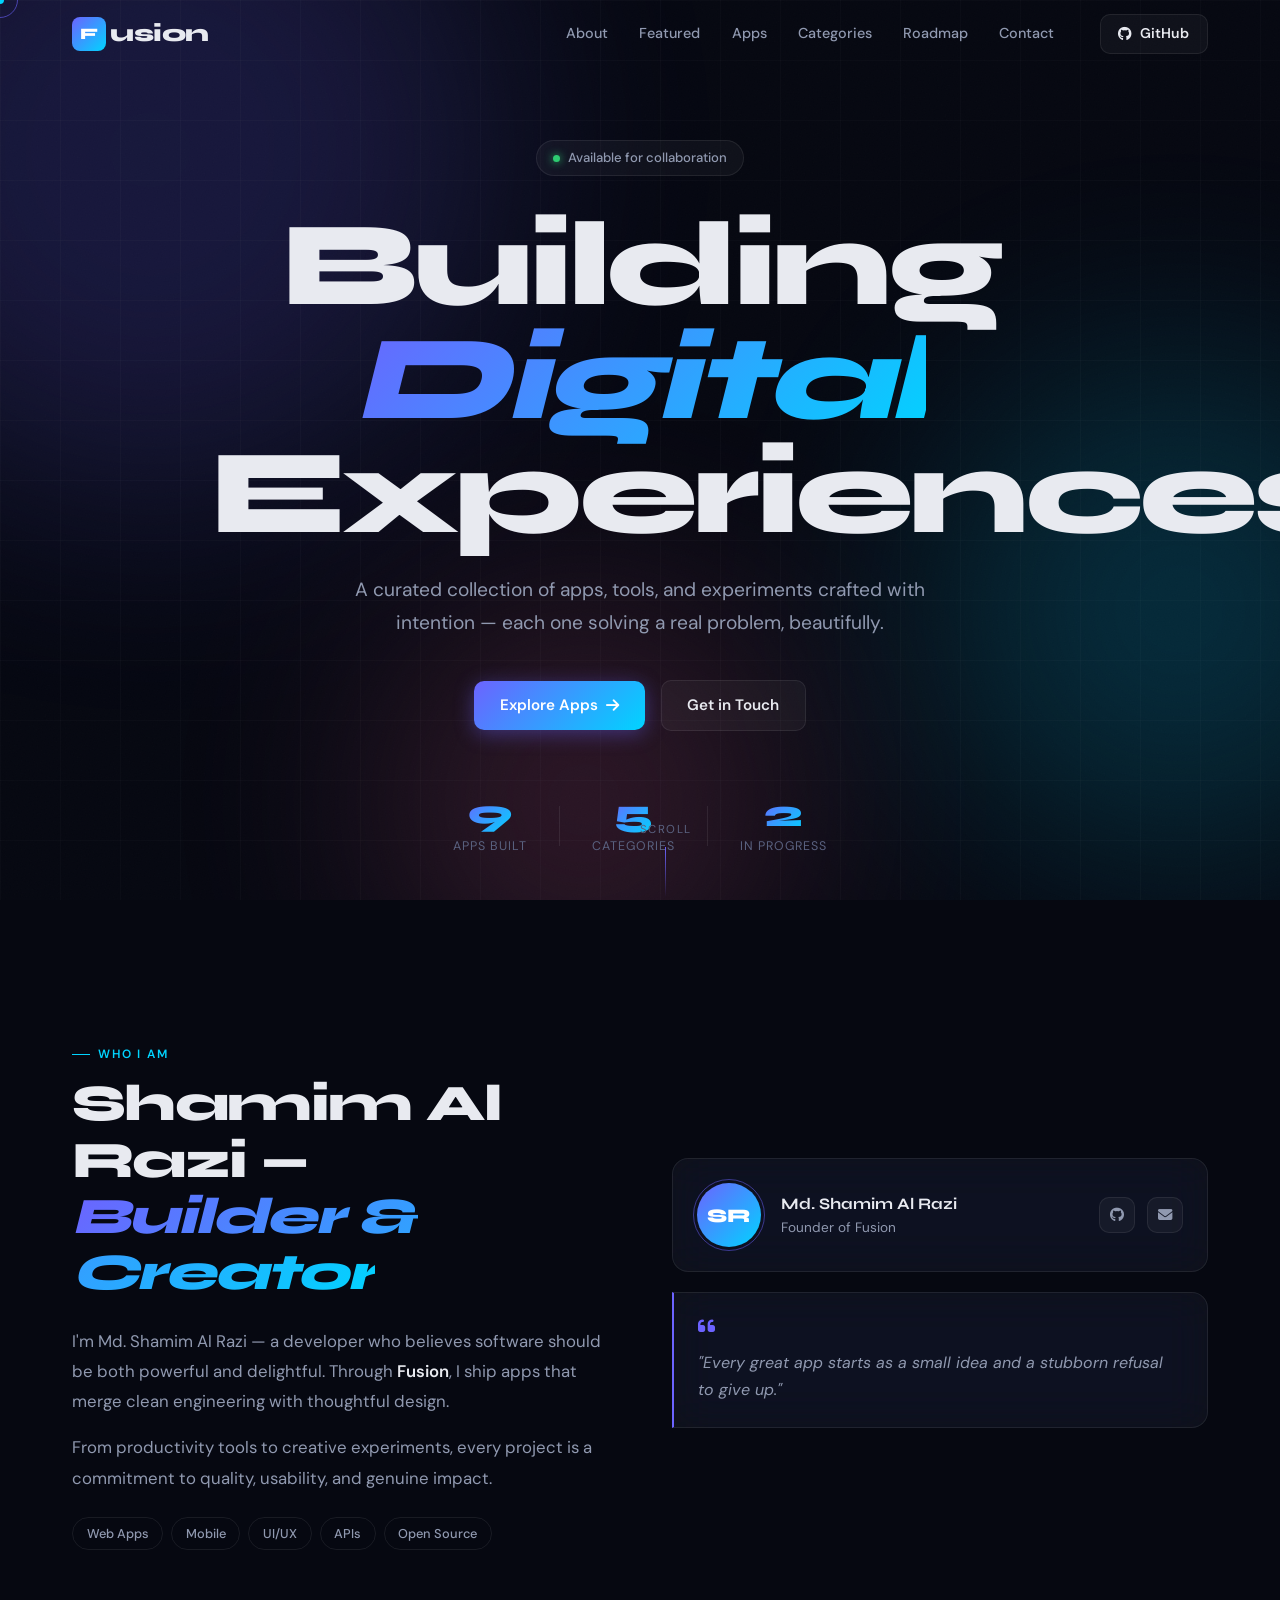
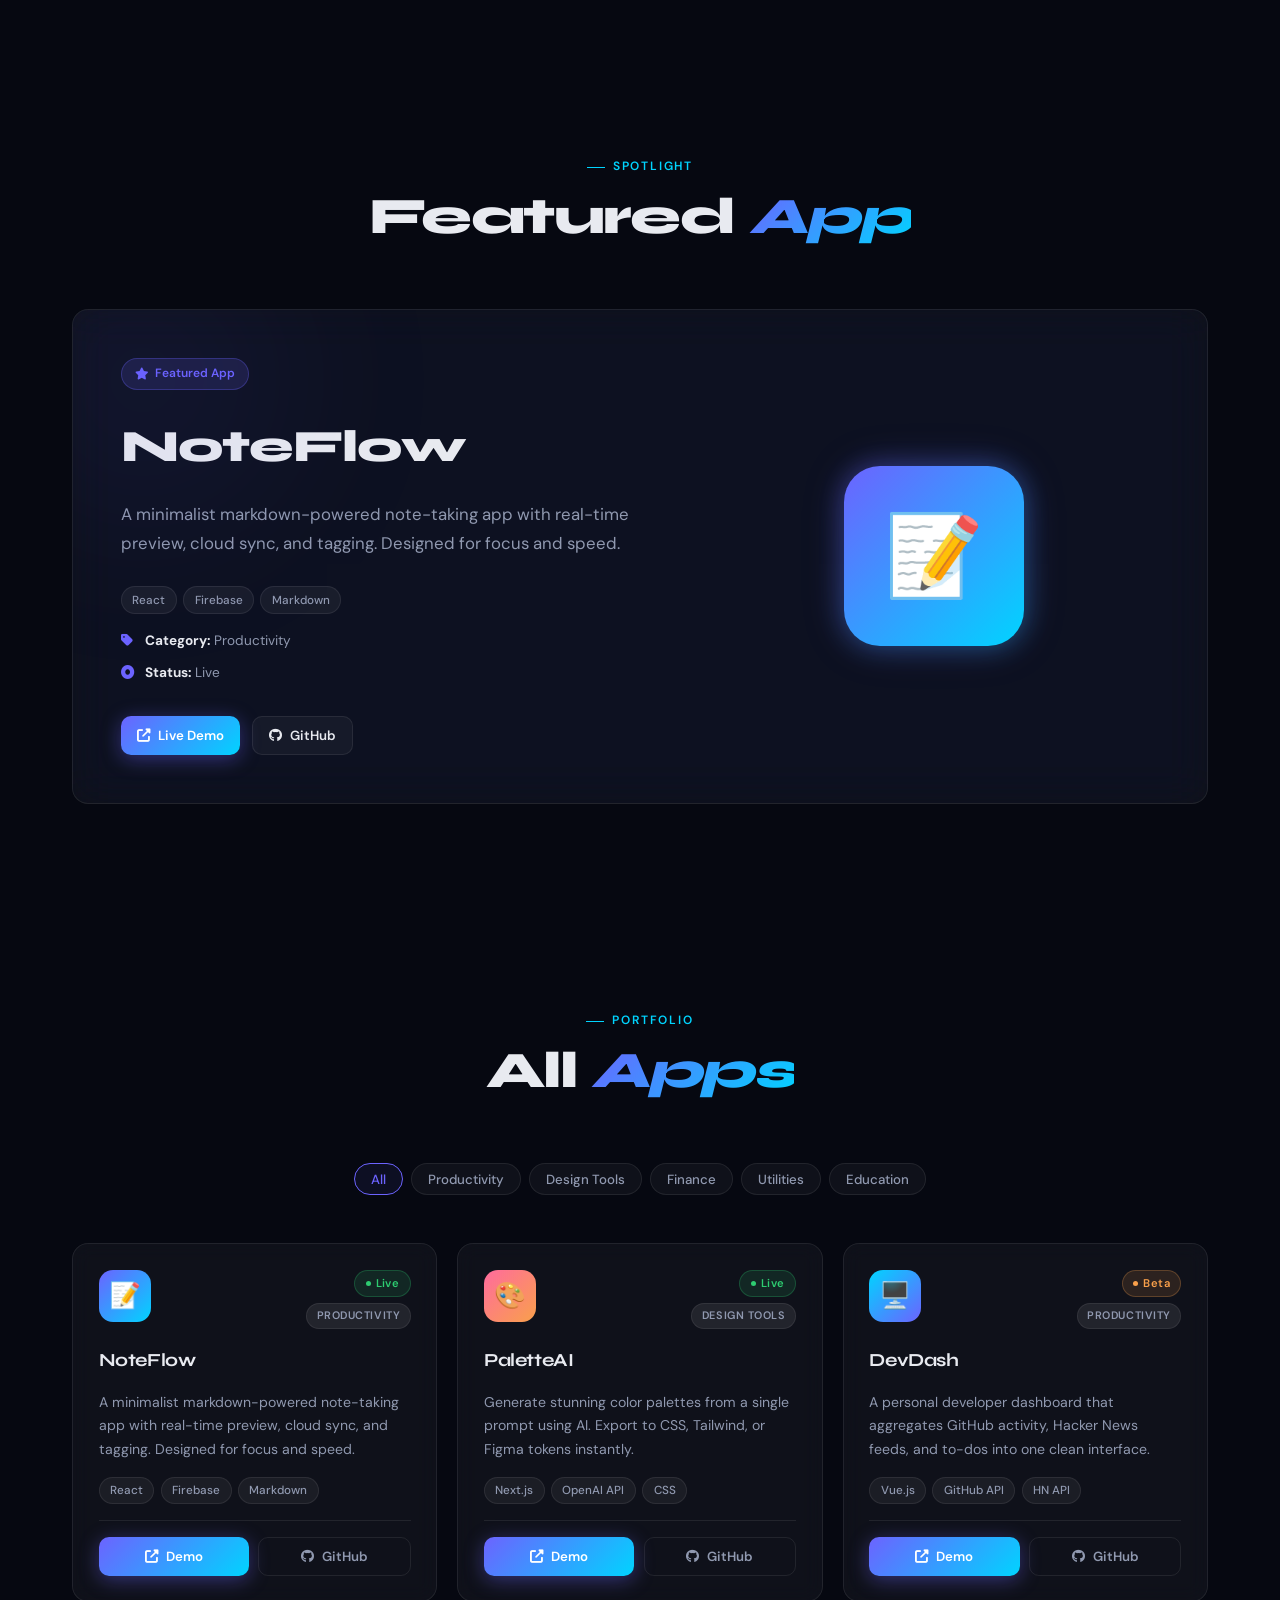
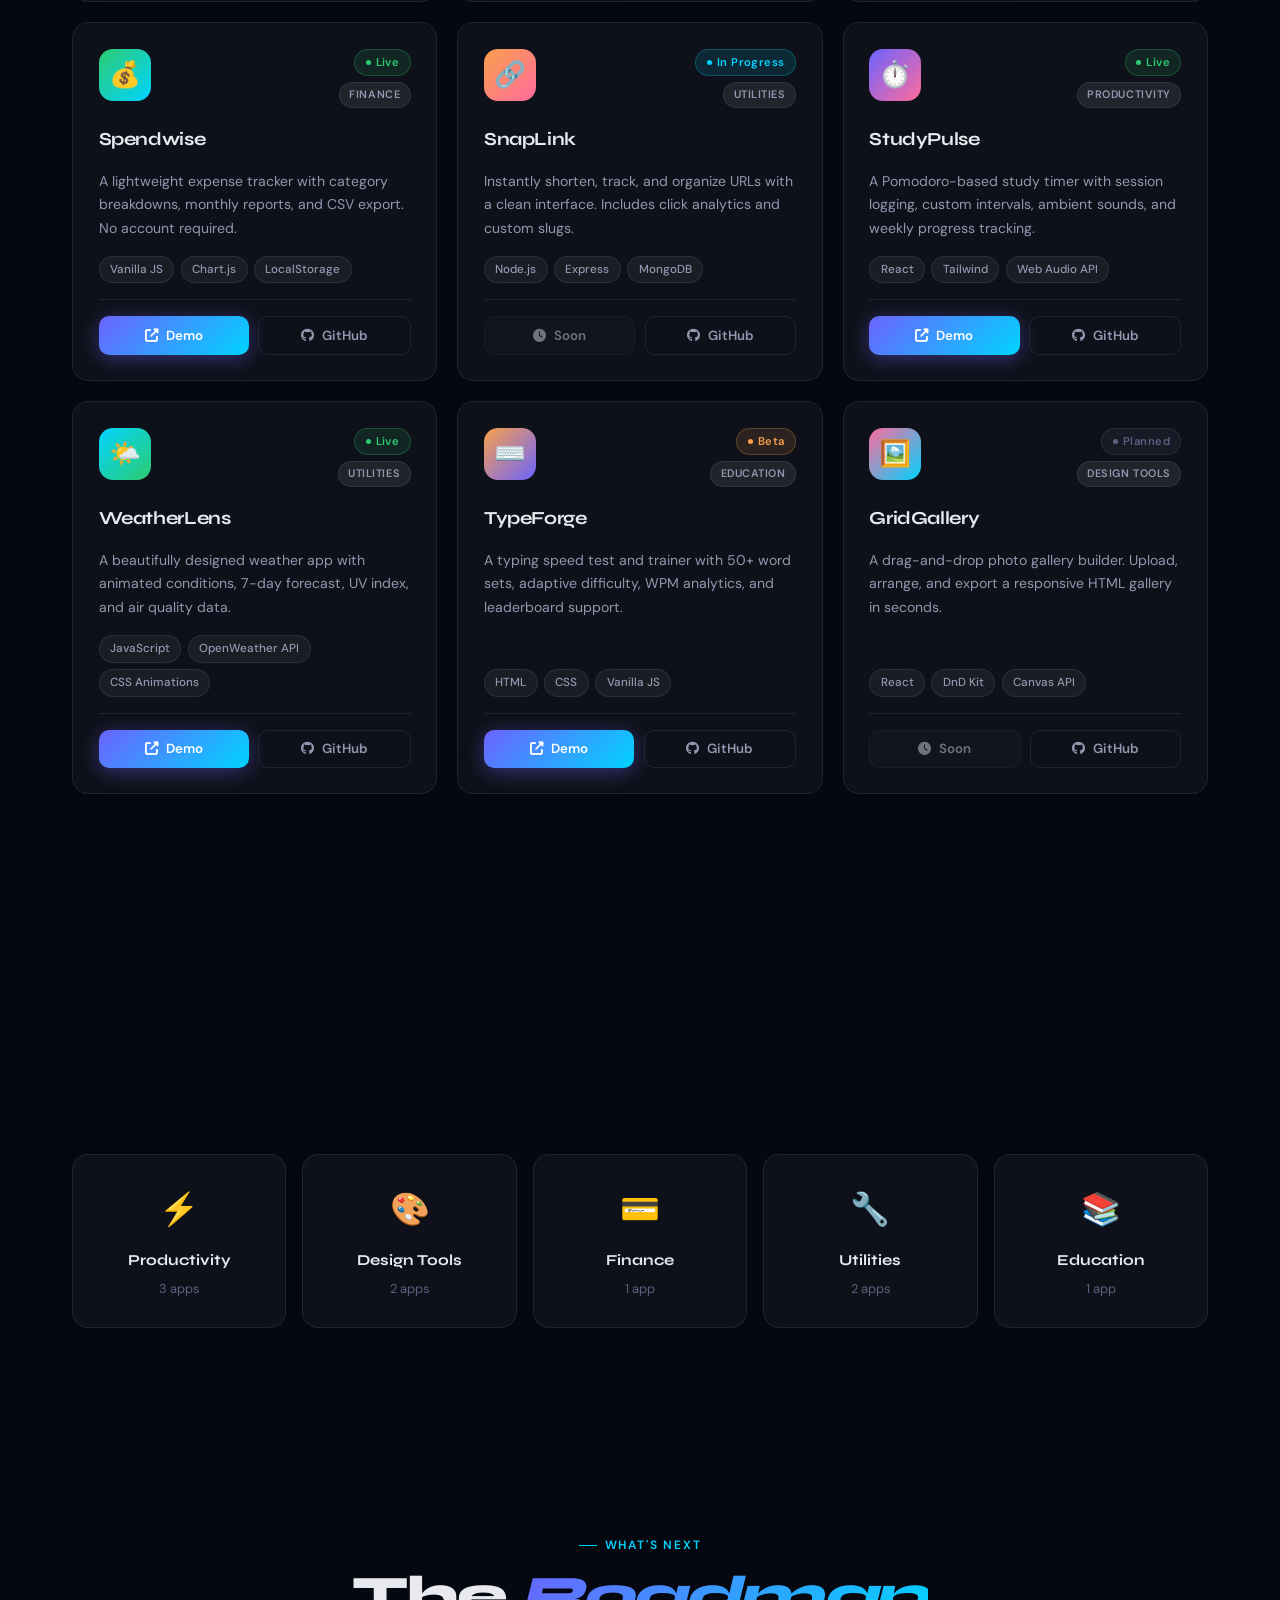
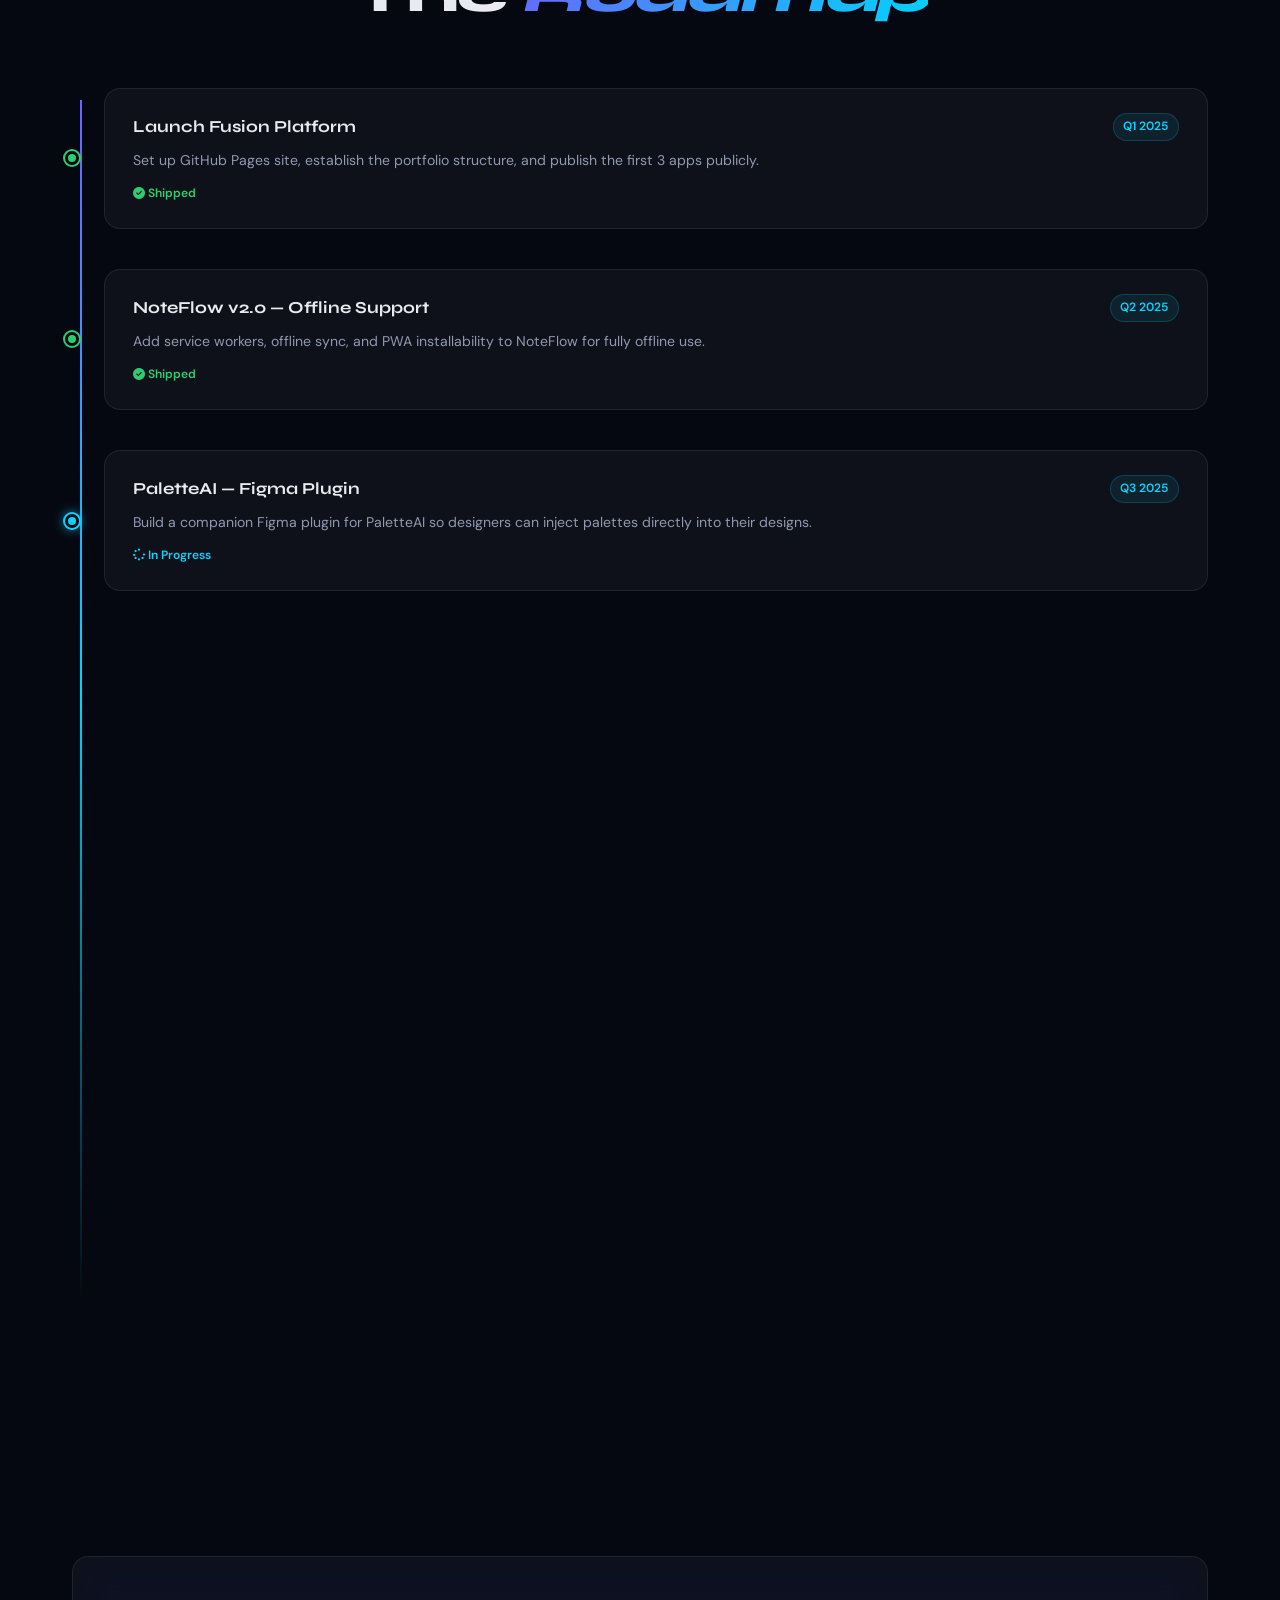
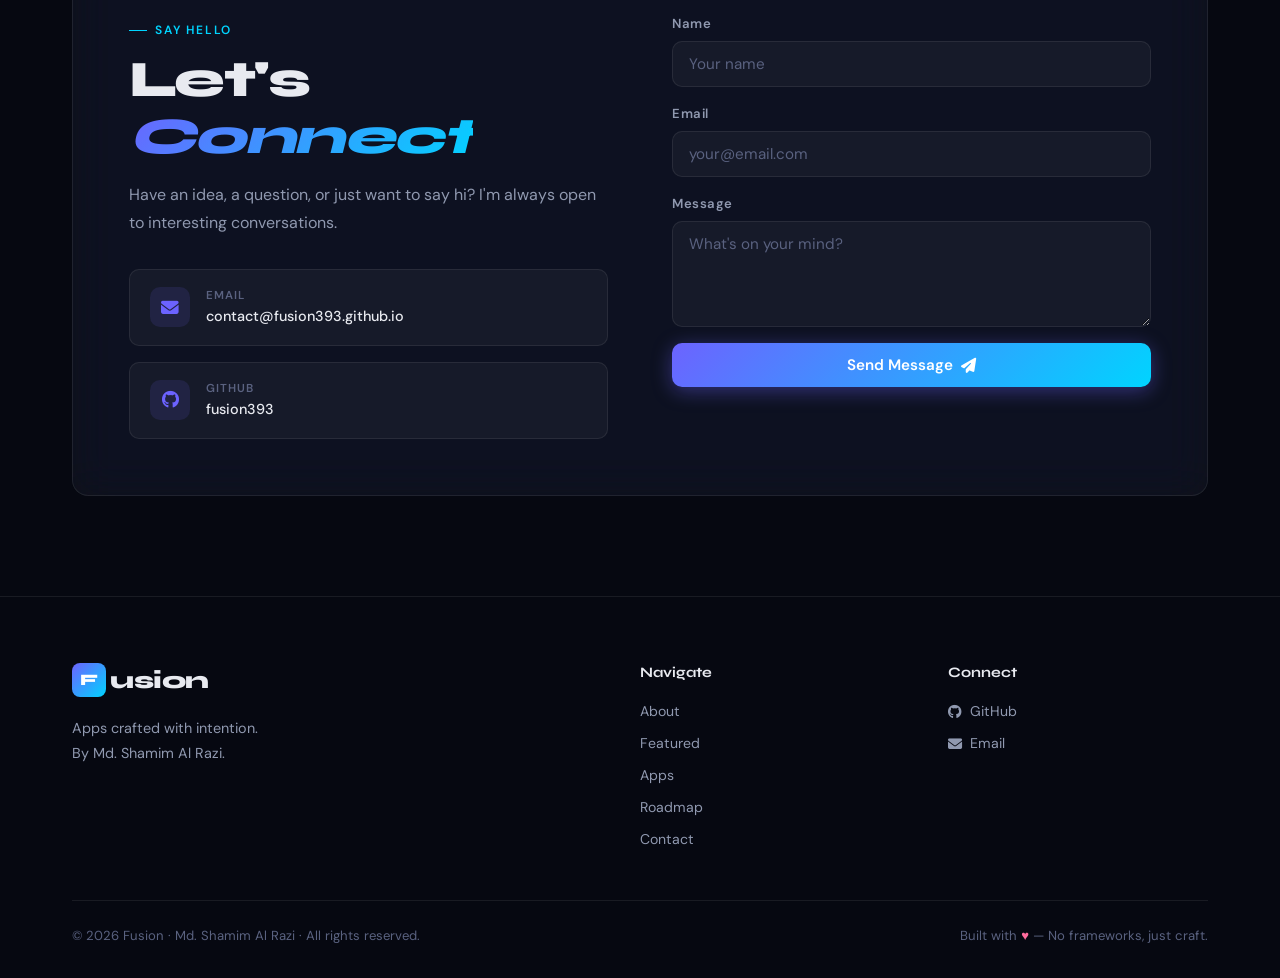
==== index.html @ 5290ad3e "Initial website" ====
<!DOCTYPE html>
<html lang="en">
<head>
  <meta charset="UTF-8" />
  <meta name="viewport" content="width=device-width, initial-scale=1.0" />
  <meta name="description" content="Fusion — Apps crafted by Md. Shamim Al Razi. A portfolio showcasing modern applications." />
  <meta name="author" content="Md. Shamim Al Razi" />
  <meta property="og:title" content="Fusion — App Portfolio" />
  <meta property="og:description" content="A platform to showcase apps developed by Md. Shamim Al Razi." />
  <meta property="og:url" content="https://fusion393.github.io" />
  <title>Fusion — App Portfolio by Shamim</title>

  <!-- Fonts -->
  <link rel="preconnect" href="https://fonts.googleapis.com" />
  <link rel="preconnect" href="https://fonts.gstatic.com" crossorigin />
  <link href="https://fonts.googleapis.com/css2?family=Syne:wght@400;600;700;800&family=DM+Sans:ital,opsz,wght@0,9..40,300;0,9..40,400;0,9..40,500;1,9..40,300&display=swap" rel="stylesheet" />

  <!-- Icons -->
  <link rel="stylesheet" href="https://cdnjs.cloudflare.com/ajax/libs/font-awesome/6.5.0/css/all.min.css" />

  <link rel="stylesheet" href="style.css" />
</head>
<body>

  <!-- ═══ CURSOR ═══ -->
  <div class="cursor-dot" id="cursorDot"></div>
  <div class="cursor-ring" id="cursorRing"></div>

  <!-- ═══ NOISE OVERLAY ═══ -->
  <div class="noise-overlay"></div>

  <!-- ═══ BACKGROUND ═══ -->
  <div class="bg-wrap">
    <div class="bg-orb orb-1"></div>
    <div class="bg-orb orb-2"></div>
    <div class="bg-orb orb-3"></div>
    <div class="bg-grid"></div>
  </div>

  <!-- ═══════════════════════════════════
       NAVBAR
  ═══════════════════════════════════ -->
  <nav class="navbar" id="navbar">
    <div class="nav-inner">
      <a href="#home" class="nav-logo">
        <span class="logo-mark">F</span>
        <span class="logo-text">usion</span>
      </a>

      <ul class="nav-links" id="navLinks">
        <li><a href="#about" class="nav-link">About</a></li>
        <li><a href="#featured" class="nav-link">Featured</a></li>
        <li><a href="#apps" class="nav-link">Apps</a></li>
        <li><a href="#categories" class="nav-link">Categories</a></li>
        <li><a href="#roadmap" class="nav-link">Roadmap</a></li>
        <li><a href="#contact" class="nav-link">Contact</a></li>
      </ul>

      <a href="https://github.com/fusion393" target="_blank" rel="noopener" class="nav-cta">
        <i class="fab fa-github"></i> GitHub
      </a>

      <button class="nav-hamburger" id="hamburger" aria-label="Toggle menu">
        <span></span><span></span><span></span>
      </button>
    </div>

    <!-- mobile drawer -->
    <div class="nav-drawer" id="navDrawer">
      <ul>
        <li><a href="#about" class="nav-link">About</a></li>
        <li><a href="#featured" class="nav-link">Featured</a></li>
        <li><a href="#apps" class="nav-link">Apps</a></li>
        <li><a href="#categories" class="nav-link">Categories</a></li>
        <li><a href="#roadmap" class="nav-link">Roadmap</a></li>
        <li><a href="#contact" class="nav-link">Contact</a></li>
        <li><a href="https://github.com/fusion393" target="_blank" rel="noopener" class="nav-link github-link"><i class="fab fa-github"></i> GitHub</a></li>
      </ul>
    </div>
  </nav>

  <!-- ═══════════════════════════════════
       HERO
  ═══════════════════════════════════ -->
  <section class="hero" id="home">
    <div class="hero-inner">
      <div class="hero-badge">
        <span class="badge-dot"></span>
        Available for collaboration
      </div>

      <h1 class="hero-title">
        <span class="line line-1">Building</span>
        <span class="line line-2">
          <em class="gradient-text">Digital</em>
        </span>
        <span class="line line-3">Experiences</span>
      </h1>

      <p class="hero-sub">
        A curated collection of apps, tools, and experiments crafted with intention — each one solving a real problem, beautifully.
      </p>

      <div class="hero-actions">
        <a href="#apps" class="btn btn-primary">
          <span>Explore Apps</span>
          <i class="fa-solid fa-arrow-right"></i>
        </a>
        <a href="#contact" class="btn btn-ghost">Get in Touch</a>
      </div>

      <div class="hero-stats">
        <div class="stat-item" id="statApps">
          <span class="stat-num" data-target="0">0</span>
          <span class="stat-label">Apps Built</span>
        </div>
        <div class="stat-divider"></div>
        <div class="stat-item">
          <span class="stat-num" data-target="0">0</span>
          <span class="stat-label">Categories</span>
        </div>
        <div class="stat-divider"></div>
        <div class="stat-item">
          <span class="stat-num" data-target="0">0</span>
          <span class="stat-label">In Progress</span>
        </div>
      </div>
    </div>

    <div class="hero-scroll-hint">
      <span>Scroll</span>
      <div class="scroll-line"></div>
    </div>
  </section>

  <!-- ═══════════════════════════════════
       ABOUT
  ═══════════════════════════════════ -->
  <section class="about section" id="about">
    <div class="container">
      <div class="about-grid">
        <div class="about-left">
          <div class="section-tag">Who I Am</div>
          <h2 class="section-title">Shamim Al Razi — <br/><em>Builder & Creator</em></h2>

          <p class="about-body">
            I'm Md. Shamim Al Razi — a developer who believes software should be both powerful and delightful. Through <strong>Fusion</strong>, I ship apps that merge clean engineering with thoughtful design.
          </p>
          <p class="about-body">
            From productivity tools to creative experiments, every project is a commitment to quality, usability, and genuine impact.
          </p>

          <div class="about-skills">
            <span class="skill-tag">Web Apps</span>
            <span class="skill-tag">Mobile</span>
            <span class="skill-tag">UI/UX</span>
            <span class="skill-tag">APIs</span>
            <span class="skill-tag">Open Source</span>
          </div>
        </div>

        <div class="about-right">
          <div class="about-card glass">
            <div class="about-avatar">
              <span>SR</span>
              <div class="avatar-ring"></div>
            </div>
            <div class="about-card-info">
              <h3>Md. Shamim Al Razi</h3>
              <p>Founder of Fusion</p>
            </div>
            <div class="about-links">
              <a href="https://github.com/fusion393" target="_blank" rel="noopener"><i class="fab fa-github"></i></a>
              <a href="mailto:contact@fusion393.github.io"><i class="fas fa-envelope"></i></a>
            </div>
          </div>

          <div class="about-quote glass">
            <i class="fas fa-quote-left quote-icon"></i>
            <p>"Every great app starts as a small idea and a stubborn refusal to give up."</p>
          </div>
        </div>
      </div>
    </div>
  </section>

  <!-- ═══════════════════════════════════
       FEATURED APP
  ═══════════════════════════════════ -->
  <section class="featured section" id="featured">
    <div class="container">
      <div class="section-header">
        <div class="section-tag">Spotlight</div>
        <h2 class="section-title">Featured <em>App</em></h2>
      </div>

      <div class="featured-card glass" id="featuredCard">
        <!-- Populated by JS -->
      </div>
    </div>
  </section>

  <!-- ═══════════════════════════════════
       APP SHOWCASE GRID
  ═══════════════════════════════════ -->
  <section class="apps section" id="apps">
    <div class="container">
      <div class="section-header">
        <div class="section-tag">Portfolio</div>
        <h2 class="section-title">All <em>Apps</em></h2>
      </div>

      <!-- Filter bar -->
      <div class="filter-bar" id="filterBar">
        <button class="filter-btn active" data-filter="all">All</button>
      </div>

      <div class="apps-grid" id="appsGrid">
        <!-- Populated by JS -->
      </div>
    </div>
  </section>

  <!-- ═══════════════════════════════════
       CATEGORIES
  ═══════════════════════════════════ -->
  <section class="categories section" id="categories">
    <div class="container">
      <div class="section-header">
        <div class="section-tag">Explore</div>
        <h2 class="section-title">App <em>Categories</em></h2>
      </div>

      <div class="categories-grid" id="categoriesGrid">
        <!-- Populated by JS -->
      </div>
    </div>
  </section>

  <!-- ═══════════════════════════════════
       ROADMAP
  ═══════════════════════════════════ -->
  <section class="roadmap section" id="roadmap">
    <div class="container">
      <div class="section-header">
        <div class="section-tag">What's Next</div>
        <h2 class="section-title">The <em>Roadmap</em></h2>
      </div>

      <div class="roadmap-track" id="roadmapTrack">
        <!-- Populated by JS -->
      </div>
    </div>
  </section>

  <!-- ═══════════════════════════════════
       CONTACT
  ═══════════════════════════════════ -->
  <section class="contact section" id="contact">
    <div class="container">
      <div class="contact-wrap glass">
        <div class="contact-left">
          <div class="section-tag">Say Hello</div>
          <h2 class="section-title">Let's <em>Connect</em></h2>
          <p>Have an idea, a question, or just want to say hi? I'm always open to interesting conversations.</p>

          <div class="contact-channels">
            <a href="mailto:contact@fusion393.github.io" class="channel-item">
              <div class="channel-icon"><i class="fas fa-envelope"></i></div>
              <div>
                <span class="channel-label">Email</span>
                <span class="channel-value">contact@fusion393.github.io</span>
              </div>
            </a>
            <a href="https://github.com/fusion393" target="_blank" rel="noopener" class="channel-item">
              <div class="channel-icon"><i class="fab fa-github"></i></div>
              <div>
                <span class="channel-label">GitHub</span>
                <span class="channel-value">fusion393</span>
              </div>
            </a>
          </div>
        </div>

        <div class="contact-right">
          <form class="contact-form" id="contactForm" novalidate>
            <div class="form-group">
              <label for="fname">Name</label>
              <input type="text" id="fname" placeholder="Your name" required />
            </div>
            <div class="form-group">
              <label for="femail">Email</label>
              <input type="email" id="femail" placeholder="your@email.com" required />
            </div>
            <div class="form-group">
              <label for="fmsg">Message</label>
              <textarea id="fmsg" rows="4" placeholder="What's on your mind?" required></textarea>
            </div>
            <button type="submit" class="btn btn-primary full-width">
              <span>Send Message</span>
              <i class="fas fa-paper-plane"></i>
            </button>
            <p class="form-note" id="formNote"></p>
          </form>
        </div>
      </div>
    </div>
  </section>

  <!-- ═══════════════════════════════════
       FOOTER
  ═══════════════════════════════════ -->
  <footer class="footer">
    <div class="container">
      <div class="footer-top">
        <div class="footer-brand">
          <a href="#home" class="nav-logo">
            <span class="logo-mark">F</span>
            <span class="logo-text">usion</span>
          </a>
          <p>Apps crafted with intention.<br/>By Md. Shamim Al Razi.</p>
        </div>

        <div class="footer-links-col">
          <h4>Navigate</h4>
          <ul>
            <li><a href="#about">About</a></li>
            <li><a href="#featured">Featured</a></li>
            <li><a href="#apps">Apps</a></li>
            <li><a href="#roadmap">Roadmap</a></li>
            <li><a href="#contact">Contact</a></li>
          </ul>
        </div>

        <div class="footer-links-col">
          <h4>Connect</h4>
          <ul>
            <li><a href="https://github.com/fusion393" target="_blank" rel="noopener"><i class="fab fa-github"></i> GitHub</a></li>
            <li><a href="mailto:contact@fusion393.github.io"><i class="fas fa-envelope"></i> Email</a></li>
          </ul>
        </div>
      </div>

      <div class="footer-bottom">
        <p>&copy; <span id="year"></span> Fusion · Md. Shamim Al Razi · All rights reserved.</p>
        <p>Built with <span class="heart">♥</span> — No frameworks, just craft.</p>
      </div>
    </div>
  </footer>

  <!-- Back to top -->
  <button class="back-top" id="backTop" aria-label="Back to top">
    <i class="fas fa-arrow-up"></i>
  </button>

  <script src="script.js"></script>
</body>
</html>
---- style.css ----
/* ═══════════════════════════════════════════
   FUSION — STYLE.CSS
   Dark Glassmorphism Portfolio
   By Md. Shamim Al Razi
═══════════════════════════════════════════ */

/* ── Variables ── */
:root {
  --bg:          #060811;
  --bg-2:        #0c1120;
  --surface:     rgba(255,255,255,0.04);
  --surface-h:   rgba(255,255,255,0.08);
  --border:      rgba(255,255,255,0.08);
  --border-h:    rgba(255,255,255,0.18);

  --accent:      #6c63ff;
  --accent-2:    #00d4ff;
  --accent-3:    #ff6b9d;
  --accent-warm: #f9a04b;

  --text:        #e8eaf0;
  --text-2:      #9099b0;
  --text-3:      #5a6280;

  --grad-1: linear-gradient(135deg, #6c63ff, #00d4ff);
  --grad-2: linear-gradient(135deg, #ff6b9d, #f9a04b);
  --grad-3: linear-gradient(135deg, #00d4ff, #6c63ff);

  --radius:    16px;
  --radius-sm: 10px;
  --radius-lg: 24px;

  --shadow:    0 8px 32px rgba(0,0,0,0.5);
  --shadow-lg: 0 20px 60px rgba(0,0,0,0.6);
  --glow:      0 0 40px rgba(108,99,255,0.25);

  --ease: cubic-bezier(0.4, 0, 0.2, 1);
  --spring: cubic-bezier(0.34, 1.56, 0.64, 1);

  --font-display: 'Syne', sans-serif;
  --font-body:    'DM Sans', sans-serif;
}

/* ── Reset ── */
*, *::before, *::after { box-sizing: border-box; margin: 0; padding: 0; }
html { scroll-behavior: smooth; }
body {
  font-family: var(--font-body);
  background: var(--bg);
  color: var(--text);
  overflow-x: hidden;
  line-height: 1.65;
  -webkit-font-smoothing: antialiased;
}
a { text-decoration: none; color: inherit; }
ul { list-style: none; }
img { display: block; max-width: 100%; }
button { cursor: pointer; border: none; background: none; font-family: inherit; }
input, textarea { font-family: inherit; }

/* ── Scrollbar ── */
::-webkit-scrollbar { width: 5px; }
::-webkit-scrollbar-track { background: var(--bg); }
::-webkit-scrollbar-thumb { background: var(--accent); border-radius: 99px; }

/* ═══════════════════════════════════════════
   CUSTOM CURSOR
═══════════════════════════════════════════ */
.cursor-dot,
.cursor-ring {
  position: fixed;
  top: 0; left: 0;
  pointer-events: none;
  z-index: 9999;
  transform: translate(-50%, -50%);
  transition: opacity 0.3s;
}
.cursor-dot {
  width: 8px; height: 8px;
  background: var(--accent-2);
  border-radius: 50%;
  transition: transform 0.1s var(--ease);
}
.cursor-ring {
  width: 36px; height: 36px;
  border: 1.5px solid rgba(108,99,255,0.6);
  border-radius: 50%;
  transition: transform 0.18s var(--ease), width 0.25s, height 0.25s, border-color 0.25s;
}
.cursor-ring.hovered {
  width: 52px; height: 52px;
  border-color: var(--accent-2);
  mix-blend-mode: difference;
}
@media (hover: none) {
  .cursor-dot, .cursor-ring { display: none; }
}

/* ═══════════════════════════════════════════
   NOISE + BACKGROUND
═══════════════════════════════════════════ */
.noise-overlay {
  position: fixed; inset: 0;
  background-image: url("data:image/svg+xml,%3Csvg xmlns='http://www.w3.org/2000/svg' width='300' height='300'%3E%3Cfilter id='n'%3E%3CfeTurbulence type='fractalNoise' baseFrequency='0.75' numOctaves='4' stitchTiles='stitch'/%3E%3C/filter%3E%3Crect width='300' height='300' filter='url(%23n)' opacity='0.03'/%3E%3C/svg%3E");
  pointer-events: none;
  z-index: 0;
  opacity: 0.6;
}
.bg-wrap {
  position: fixed; inset: 0;
  z-index: -1;
  overflow: hidden;
}
.bg-orb {
  position: absolute;
  border-radius: 50%;
  filter: blur(120px);
  opacity: 0.18;
  animation: orbFloat 18s ease-in-out infinite;
}
.orb-1 {
  width: 700px; height: 700px;
  background: var(--accent);
  top: -200px; left: -200px;
  animation-delay: 0s;
}
.orb-2 {
  width: 500px; height: 500px;
  background: var(--accent-2);
  top: 40%; right: -150px;
  animation-delay: -6s;
}
.orb-3 {
  width: 400px; height: 400px;
  background: var(--accent-3);
  bottom: -100px; left: 30%;
  animation-delay: -12s;
}
@keyframes orbFloat {
  0%, 100% { transform: translate(0, 0) scale(1); }
  33%       { transform: translate(40px, -30px) scale(1.05); }
  66%       { transform: translate(-20px, 40px) scale(0.95); }
}
.bg-grid {
  position: absolute; inset: 0;
  background-image:
    linear-gradient(rgba(255,255,255,0.02) 1px, transparent 1px),
    linear-gradient(90deg, rgba(255,255,255,0.02) 1px, transparent 1px);
  background-size: 60px 60px;
}

/* ═══════════════════════════════════════════
   GLASS UTIL
═══════════════════════════════════════════ */
.glass {
  background: var(--surface);
  backdrop-filter: blur(20px) saturate(180%);
  -webkit-backdrop-filter: blur(20px) saturate(180%);
  border: 1px solid var(--border);
  border-radius: var(--radius);
}

/* ═══════════════════════════════════════════
   NAVBAR
═══════════════════════════════════════════ */
.navbar {
  position: fixed; top: 0; left: 0; right: 0;
  z-index: 1000;
  padding: 0;
  transition: background 0.4s var(--ease), box-shadow 0.4s;
}
.navbar.scrolled {
  background: rgba(6,8,17,0.85);
  backdrop-filter: blur(24px) saturate(180%);
  -webkit-backdrop-filter: blur(24px) saturate(180%);
  box-shadow: 0 1px 0 var(--border);
}
.nav-inner {
  max-width: 1200px;
  margin: 0 auto;
  padding: 0 2rem;
  height: 68px;
  display: flex;
  align-items: center;
  gap: 2rem;
}
.nav-logo {
  display: flex; align-items: center; gap: 4px;
  font-family: var(--font-display);
  font-weight: 800;
  font-size: 1.5rem;
  letter-spacing: -0.02em;
  flex-shrink: 0;
}
.logo-mark {
  display: inline-flex;
  align-items: center; justify-content: center;
  width: 34px; height: 34px;
  background: var(--grad-1);
  border-radius: 8px;
  font-size: 1rem;
  color: #fff;
}
.logo-text { color: var(--text); }

.nav-links {
  display: flex; gap: 0.25rem;
  margin-left: auto;
}
.nav-link {
  padding: 0.4rem 0.85rem;
  font-size: 0.9rem;
  font-weight: 500;
  color: var(--text-2);
  border-radius: var(--radius-sm);
  transition: color 0.2s, background 0.2s;
}
.nav-link:hover {
  color: var(--text);
  background: var(--surface-h);
}
.nav-cta {
  display: flex; align-items: center; gap: 8px;
  padding: 0.45rem 1.1rem;
  background: var(--surface);
  border: 1px solid var(--border);
  border-radius: var(--radius-sm);
  font-size: 0.88rem;
  font-weight: 600;
  color: var(--text);
  transition: border-color 0.2s, background 0.2s, transform 0.2s;
  white-space: nowrap;
  flex-shrink: 0;
}
.nav-cta:hover {
  border-color: var(--accent);
  background: var(--surface-h);
  transform: translateY(-1px);
}

.nav-hamburger {
  display: none;
  flex-direction: column;
  gap: 5px;
  padding: 8px;
  margin-left: auto;
}
.nav-hamburger span {
  display: block;
  width: 22px; height: 2px;
  background: var(--text);
  border-radius: 2px;
  transition: transform 0.3s, opacity 0.3s;
}
.nav-hamburger.open span:nth-child(1) { transform: translateY(7px) rotate(45deg); }
.nav-hamburger.open span:nth-child(2) { opacity: 0; }
.nav-hamburger.open span:nth-child(3) { transform: translateY(-7px) rotate(-45deg); }

.nav-drawer {
  display: none;
  padding: 1rem 1.5rem 1.5rem;
  background: rgba(6,8,17,0.96);
  backdrop-filter: blur(24px);
  border-top: 1px solid var(--border);
  animation: slideDown 0.3s var(--ease);
}
.nav-drawer.open { display: block; }
.nav-drawer ul { display: flex; flex-direction: column; gap: 0.25rem; }
.nav-drawer .nav-link {
  display: block;
  padding: 0.65rem 0.75rem;
  font-size: 1rem;
  border-radius: var(--radius-sm);
}
.nav-drawer .github-link { color: var(--accent); }

@keyframes slideDown {
  from { opacity: 0; transform: translateY(-8px); }
  to   { opacity: 1; transform: translateY(0); }
}

/* ═══════════════════════════════════════════
   HERO
═══════════════════════════════════════════ */
.hero {
  min-height: 100vh;
  display: flex;
  align-items: center;
  position: relative;
  padding: 140px 2rem 80px;
}
.hero-inner {
  max-width: 860px;
  margin: 0 auto;
  width: 100%;
  text-align: center;
}
.hero-badge {
  display: inline-flex;
  align-items: center;
  gap: 8px;
  padding: 0.4rem 1rem;
  background: var(--surface);
  border: 1px solid var(--border);
  border-radius: 99px;
  font-size: 0.82rem;
  font-weight: 500;
  color: var(--text-2);
  margin-bottom: 2rem;
  animation: fadeUp 0.6s var(--ease) 0.1s both;
}
.badge-dot {
  width: 7px; height: 7px;
  background: #2ecc71;
  border-radius: 50%;
  box-shadow: 0 0 8px #2ecc71;
  animation: pulse 2s infinite;
}
@keyframes pulse {
  0%, 100% { opacity: 1; transform: scale(1); }
  50%       { opacity: 0.6; transform: scale(0.8); }
}

.hero-title {
  font-family: var(--font-display);
  font-size: clamp(3.5rem, 10vw, 7.5rem);
  font-weight: 800;
  line-height: 0.95;
  letter-spacing: -0.04em;
  margin-bottom: 1.5rem;
}
.hero-title .line {
  display: block;
  animation: fadeUp 0.7s var(--ease) both;
}
.line-1 { animation-delay: 0.2s; }
.line-2 { animation-delay: 0.35s; }
.line-3 { animation-delay: 0.5s; }

.gradient-text {
  font-style: italic;
  background: var(--grad-1);
  -webkit-background-clip: text;
  -webkit-text-fill-color: transparent;
  background-clip: text;
}

.hero-sub {
  font-size: clamp(1rem, 2.5vw, 1.2rem);
  color: var(--text-2);
  max-width: 580px;
  margin: 0 auto 2.5rem;
  line-height: 1.7;
  animation: fadeUp 0.7s var(--ease) 0.6s both;
}

.hero-actions {
  display: flex;
  align-items: center;
  justify-content: center;
  gap: 1rem;
  flex-wrap: wrap;
  margin-bottom: 4rem;
  animation: fadeUp 0.7s var(--ease) 0.75s both;
}

/* ── Buttons ── */
.btn {
  display: inline-flex;
  align-items: center;
  gap: 8px;
  padding: 0.75rem 1.6rem;
  border-radius: var(--radius-sm);
  font-weight: 600;
  font-size: 0.95rem;
  transition: transform 0.25s var(--spring), box-shadow 0.25s;
  position: relative;
  overflow: hidden;
}
.btn::before {
  content: '';
  position: absolute; inset: 0;
  background: rgba(255,255,255,0.08);
  opacity: 0;
  transition: opacity 0.2s;
}
.btn:hover::before { opacity: 1; }
.btn:hover { transform: translateY(-2px); }
.btn:active { transform: translateY(0); }

.btn-primary {
  background: var(--grad-1);
  color: #fff;
  box-shadow: 0 4px 20px rgba(108,99,255,0.4);
}
.btn-primary:hover { box-shadow: 0 8px 30px rgba(108,99,255,0.6); }

.btn-ghost {
  background: var(--surface);
  border: 1px solid var(--border);
  color: var(--text);
}
.btn-ghost:hover { border-color: var(--accent); }

.btn-outline {
  background: transparent;
  border: 1px solid var(--border);
  color: var(--text-2);
}
.btn-outline:hover { border-color: var(--border-h); color: var(--text); }

.btn.full-width { width: 100%; justify-content: center; }

.btn-sm {
  padding: 0.45rem 1rem;
  font-size: 0.83rem;
}

/* ── Hero stats ── */
.hero-stats {
  display: flex;
  align-items: center;
  justify-content: center;
  gap: 2rem;
  animation: fadeUp 0.7s var(--ease) 0.9s both;
}
.stat-item {
  display: flex;
  flex-direction: column;
  align-items: center;
}
.stat-num {
  font-family: var(--font-display);
  font-size: 2.4rem;
  font-weight: 800;
  background: var(--grad-1);
  -webkit-background-clip: text;
  -webkit-text-fill-color: transparent;
  background-clip: text;
  line-height: 1;
}
.stat-label {
  font-size: 0.78rem;
  color: var(--text-3);
  text-transform: uppercase;
  letter-spacing: 0.08em;
  margin-top: 0.2rem;
}
.stat-divider {
  width: 1px; height: 40px;
  background: var(--border);
}

/* ── Scroll hint ── */
.hero-scroll-hint {
  position: absolute;
  bottom: 2.5rem;
  left: 50%;
  transform: translateX(-50%);
  display: flex;
  flex-direction: column;
  align-items: center;
  gap: 0.5rem;
  font-size: 0.72rem;
  text-transform: uppercase;
  letter-spacing: 0.12em;
  color: var(--text-3);
  animation: fadeUp 0.7s var(--ease) 1.2s both;
}
.scroll-line {
  width: 1px; height: 50px;
  background: linear-gradient(to bottom, var(--accent), transparent);
  animation: scrollPulse 2s ease-in-out infinite;
}
@keyframes scrollPulse {
  0%, 100% { transform: scaleY(1); opacity: 1; }
  50%       { transform: scaleY(0.6); opacity: 0.4; }
}

/* ═══════════════════════════════════════════
   SECTION COMMONS
═══════════════════════════════════════════ */
.section { padding: 100px 0; position: relative; }
.container {
  max-width: 1200px;
  margin: 0 auto;
  padding: 0 2rem;
}
.section-header {
  text-align: center;
  margin-bottom: 4rem;
}
.section-tag {
  display: inline-flex;
  align-items: center;
  gap: 0.5rem;
  font-size: 0.75rem;
  font-weight: 600;
  text-transform: uppercase;
  letter-spacing: 0.15em;
  color: var(--accent-2);
  margin-bottom: 0.75rem;
}
.section-tag::before {
  content: '';
  display: inline-block;
  width: 18px; height: 1px;
  background: var(--accent-2);
}
.section-title {
  font-family: var(--font-display);
  font-size: clamp(2rem, 5vw, 3.2rem);
  font-weight: 800;
  letter-spacing: -0.03em;
  line-height: 1.1;
}
.section-title em {
  font-style: italic;
  background: var(--grad-1);
  -webkit-background-clip: text;
  -webkit-text-fill-color: transparent;
  background-clip: text;
}

/* ═══════════════════════════════════════════
   ABOUT
═══════════════════════════════════════════ */
.about-grid {
  display: grid;
  grid-template-columns: 1fr 1fr;
  gap: 4rem;
  align-items: center;
}
.about-left .section-title { text-align: left; margin-bottom: 1.5rem; }
.about-left .section-tag { text-align: left; }
.about-body {
  color: var(--text-2);
  margin-bottom: 1rem;
  font-size: 1.05rem;
  line-height: 1.8;
}
.about-body strong { color: var(--text); font-weight: 600; }
.about-skills {
  display: flex; flex-wrap: wrap; gap: 0.5rem;
  margin-top: 1.5rem;
}
.skill-tag {
  padding: 0.3rem 0.85rem;
  border: 1px solid var(--border);
  border-radius: 99px;
  font-size: 0.8rem;
  font-weight: 500;
  color: var(--text-2);
  transition: border-color 0.2s, color 0.2s;
}
.skill-tag:hover { border-color: var(--accent); color: var(--text); }

.about-right { display: flex; flex-direction: column; gap: 1.25rem; }
.about-card {
  display: flex;
  align-items: center;
  gap: 1.25rem;
  padding: 1.5rem;
}
.about-avatar {
  position: relative;
  flex-shrink: 0;
  width: 64px; height: 64px;
}
.about-avatar > span {
  display: flex;
  align-items: center; justify-content: center;
  width: 64px; height: 64px;
  background: var(--grad-1);
  border-radius: 50%;
  font-family: var(--font-display);
  font-weight: 800;
  font-size: 1.2rem;
  color: #fff;
}
.avatar-ring {
  position: absolute; inset: -4px;
  border-radius: 50%;
  border: 1px solid var(--accent);
  opacity: 0.5;
  animation: spin 8s linear infinite;
}
@keyframes spin { to { transform: rotate(360deg); } }

.about-card-info h3 {
  font-family: var(--font-display);
  font-size: 1rem;
  font-weight: 700;
}
.about-card-info p { color: var(--text-2); font-size: 0.85rem; }

.about-links {
  margin-left: auto;
  display: flex;
  gap: 0.75rem;
}
.about-links a {
  width: 36px; height: 36px;
  display: flex; align-items: center; justify-content: center;
  background: var(--surface);
  border: 1px solid var(--border);
  border-radius: var(--radius-sm);
  color: var(--text-2);
  font-size: 0.9rem;
  transition: border-color 0.2s, color 0.2s, transform 0.2s;
}
.about-links a:hover { border-color: var(--accent); color: var(--accent); transform: translateY(-2px); }

.about-quote {
  padding: 1.5rem;
  border-left: 2px solid var(--accent);
  border-radius: 0 var(--radius) var(--radius) 0;
  background: var(--surface);
}
.about-quote p { color: var(--text-2); font-style: italic; line-height: 1.7; }
.quote-icon { color: var(--accent); margin-bottom: 0.75rem; font-size: 1.2rem; display: block; }

/* ═══════════════════════════════════════════
   FEATURED APP
═══════════════════════════════════════════ */
.featured-card {
  display: grid;
  grid-template-columns: 1.2fr 1fr;
  gap: 3rem;
  padding: 3rem;
  border: 1px solid var(--border);
  position: relative;
  overflow: hidden;
}
.featured-card::before {
  content: '';
  position: absolute;
  top: -80px; left: -80px;
  width: 300px; height: 300px;
  background: var(--accent);
  border-radius: 50%;
  filter: blur(100px);
  opacity: 0.07;
  pointer-events: none;
}
.featured-badge {
  display: inline-flex;
  align-items: center;
  gap: 6px;
  padding: 0.3rem 0.8rem;
  background: rgba(108,99,255,0.15);
  border: 1px solid rgba(108,99,255,0.3);
  border-radius: 99px;
  font-size: 0.75rem;
  font-weight: 600;
  color: var(--accent);
  margin-bottom: 1.25rem;
}
.featured-name {
  font-family: var(--font-display);
  font-size: clamp(1.8rem, 4vw, 2.8rem);
  font-weight: 800;
  letter-spacing: -0.03em;
  margin-bottom: 1rem;
}
.featured-desc {
  color: var(--text-2);
  line-height: 1.75;
  margin-bottom: 1.75rem;
  font-size: 1.05rem;
}
.featured-meta {
  display: flex; flex-direction: column; gap: 0.6rem;
  margin-bottom: 2rem;
}
.featured-meta-row {
  display: flex;
  align-items: center;
  gap: 0.5rem;
  font-size: 0.85rem;
  color: var(--text-2);
}
.featured-meta-row i { color: var(--accent); width: 16px; }
.featured-meta-row strong { color: var(--text); }

.featured-actions {
  display: flex; gap: 0.75rem; flex-wrap: wrap;
}

.featured-visual {
  display: flex;
  align-items: center;
  justify-content: center;
}
.featured-icon-wrap {
  width: 180px; height: 180px;
  display: flex;
  align-items: center;
  justify-content: center;
  border-radius: 36px;
  font-size: 5rem;
  position: relative;
  box-shadow: var(--glow);
}
.featured-icon-wrap::after {
  content: '';
  position: absolute; inset: -1px;
  border-radius: 37px;
  background: var(--grad-1);
  z-index: -1;
  opacity: 0.3;
  filter: blur(12px);
}

/* ── Tech stack chips ── */
.tech-chips {
  display: flex; flex-wrap: wrap; gap: 0.4rem;
  margin-bottom: 1rem;
}
.tech-chip {
  padding: 0.2rem 0.65rem;
  background: rgba(255,255,255,0.05);
  border: 1px solid var(--border);
  border-radius: 99px;
  font-size: 0.73rem;
  font-weight: 500;
  color: var(--text-2);
}

/* ═══════════════════════════════════════════
   FILTER BAR
═══════════════════════════════════════════ */
.filter-bar {
  display: flex;
  flex-wrap: wrap;
  gap: 0.5rem;
  margin-bottom: 3rem;
  justify-content: center;
}
.filter-btn {
  padding: 0.4rem 1rem;
  border: 1px solid var(--border);
  border-radius: 99px;
  font-size: 0.83rem;
  font-weight: 500;
  color: var(--text-2);
  background: var(--surface);
  transition: all 0.2s var(--ease);
}
.filter-btn:hover, .filter-btn.active {
  border-color: var(--accent);
  color: var(--accent);
  background: rgba(108,99,255,0.08);
}

/* ═══════════════════════════════════════════
   APPS GRID
═══════════════════════════════════════════ */
.apps-grid {
  display: grid;
  grid-template-columns: repeat(auto-fill, minmax(320px, 1fr));
  gap: 1.25rem;
}

/* ── App Card ── */
.app-card {
  background: var(--surface);
  border: 1px solid var(--border);
  border-radius: var(--radius);
  padding: 1.6rem;
  display: flex;
  flex-direction: column;
  gap: 1rem;
  transition: border-color 0.3s, transform 0.3s var(--spring), box-shadow 0.3s;
  position: relative;
  overflow: hidden;
  backdrop-filter: blur(10px);
  -webkit-backdrop-filter: blur(10px);
  animation: fadeUp 0.5s var(--ease) both;
}
.app-card::before {
  content: '';
  position: absolute;
  top: 0; left: 0; right: 0;
  height: 1px;
  background: var(--grad-1);
  opacity: 0;
  transition: opacity 0.3s;
}
.app-card:hover {
  border-color: rgba(108,99,255,0.3);
  transform: translateY(-5px);
  box-shadow: var(--shadow-lg), var(--glow);
}
.app-card:hover::before { opacity: 1; }

.card-top {
  display: flex;
  align-items: flex-start;
  justify-content: space-between;
  gap: 1rem;
}
.card-icon {
  width: 52px; height: 52px;
  display: flex; align-items: center; justify-content: center;
  border-radius: 14px;
  font-size: 1.6rem;
  flex-shrink: 0;
}
.card-badges {
  display: flex; flex-direction: column; align-items: flex-end; gap: 0.4rem;
}
.status-badge {
  display: inline-flex;
  align-items: center;
  gap: 5px;
  padding: 0.2rem 0.65rem;
  border-radius: 99px;
  font-size: 0.7rem;
  font-weight: 600;
  letter-spacing: 0.04em;
}
.status-badge.live       { background: rgba(46,204,113,0.12); color: #2ecc71; border: 1px solid rgba(46,204,113,0.25); }
.status-badge.beta       { background: rgba(249,160,75,0.12);  color: #f9a04b; border: 1px solid rgba(249,160,75,0.25); }
.status-badge.wip        { background: rgba(0,212,255,0.12);   color: #00d4ff; border: 1px solid rgba(0,212,255,0.25); }
.status-badge.planned    { background: rgba(90,98,128,0.12);   color: var(--text-3); border: 1px solid var(--border); }
.status-badge::before {
  content: '';
  width: 5px; height: 5px;
  border-radius: 50%;
  background: currentColor;
}

.cat-badge {
  padding: 0.18rem 0.6rem;
  border-radius: 99px;
  font-size: 0.68rem;
  font-weight: 600;
  text-transform: uppercase;
  letter-spacing: 0.05em;
  background: var(--surface-h);
  border: 1px solid var(--border);
  color: var(--text-2);
}

.card-name {
  font-family: var(--font-display);
  font-size: 1.15rem;
  font-weight: 700;
  letter-spacing: -0.02em;
}
.card-desc {
  font-size: 0.88rem;
  color: var(--text-2);
  line-height: 1.65;
  flex: 1;
}
.card-tech { margin-top: auto; }
.card-tech .tech-chips { margin: 0; }

.card-actions {
  display: flex; gap: 0.6rem;
  border-top: 1px solid var(--border);
  padding-top: 1rem;
}
.card-actions .btn { flex: 1; justify-content: center; }

/* ═══════════════════════════════════════════
   CATEGORIES
═══════════════════════════════════════════ */
.categories-grid {
  display: grid;
  grid-template-columns: repeat(auto-fill, minmax(200px, 1fr));
  gap: 1rem;
}
.cat-card {
  background: var(--surface);
  border: 1px solid var(--border);
  border-radius: var(--radius);
  padding: 1.75rem 1.5rem;
  text-align: center;
  transition: border-color 0.3s, transform 0.3s var(--spring);
  cursor: default;
}
.cat-card:hover {
  border-color: rgba(108,99,255,0.4);
  transform: translateY(-4px);
}
.cat-card-icon {
  font-size: 2rem;
  margin-bottom: 0.75rem;
  display: block;
}
.cat-card-name {
  font-family: var(--font-display);
  font-weight: 700;
  font-size: 0.95rem;
  margin-bottom: 0.3rem;
}
.cat-card-count {
  font-size: 0.8rem;
  color: var(--text-3);
}

/* ═══════════════════════════════════════════
   ROADMAP
═══════════════════════════════════════════ */
.roadmap-track {
  position: relative;
  padding-left: 2rem;
}
.roadmap-track::before {
  content: '';
  position: absolute;
  left: 8px; top: 12px; bottom: 12px;
  width: 2px;
  background: linear-gradient(to bottom, var(--accent), var(--accent-2), transparent);
}
.roadmap-item {
  position: relative;
  margin-bottom: 2.5rem;
  padding: 1.5rem 1.75rem;
  background: var(--surface);
  border: 1px solid var(--border);
  border-radius: var(--radius);
  transition: border-color 0.3s, transform 0.3s;
}
.roadmap-item:hover {
  border-color: rgba(108,99,255,0.3);
  transform: translateX(6px);
}
.roadmap-item::before {
  content: '';
  position: absolute;
  left: -2.48rem;
  top: 50%;
  transform: translateY(-50%);
  width: 14px; height: 14px;
  border-radius: 50%;
  background: var(--accent);
  border: 3px solid var(--bg);
  box-shadow: 0 0 0 2px var(--accent);
}
.roadmap-item.done::before { background: #2ecc71; box-shadow: 0 0 0 2px #2ecc71; }
.roadmap-item.doing::before { background: var(--accent-2); box-shadow: 0 0 0 2px var(--accent-2), 0 0 12px var(--accent-2); }

.roadmap-top {
  display: flex; align-items: flex-start; justify-content: space-between;
  gap: 1rem; flex-wrap: wrap;
  margin-bottom: 0.5rem;
}
.roadmap-title {
  font-family: var(--font-display);
  font-size: 1.05rem;
  font-weight: 700;
}
.roadmap-quarter {
  font-size: 0.75rem;
  font-weight: 600;
  color: var(--accent-2);
  padding: 0.2rem 0.6rem;
  background: rgba(0,212,255,0.08);
  border: 1px solid rgba(0,212,255,0.2);
  border-radius: 99px;
  white-space: nowrap;
}
.roadmap-desc {
  font-size: 0.88rem;
  color: var(--text-2);
  line-height: 1.65;
}
.roadmap-status {
  margin-top: 0.75rem;
  font-size: 0.75rem;
  font-weight: 600;
}
.roadmap-status.done  { color: #2ecc71; }
.roadmap-status.doing { color: var(--accent-2); }
.roadmap-status.todo  { color: var(--text-3); }

/* ═══════════════════════════════════════════
   CONTACT
═══════════════════════════════════════════ */
.contact-wrap {
  display: grid;
  grid-template-columns: 1fr 1fr;
  gap: 4rem;
  padding: 3.5rem;
}
.contact-left .section-title { text-align: left; margin-bottom: 1rem; }
.contact-left .section-tag  { text-align: left; }
.contact-left > p {
  color: var(--text-2);
  line-height: 1.75;
  margin-bottom: 2rem;
}
.contact-channels { display: flex; flex-direction: column; gap: 1rem; }
.channel-item {
  display: flex;
  align-items: center;
  gap: 1rem;
  padding: 1rem 1.25rem;
  background: var(--surface);
  border: 1px solid var(--border);
  border-radius: var(--radius-sm);
  transition: border-color 0.2s, transform 0.2s;
}
.channel-item:hover { border-color: var(--accent); transform: translateX(4px); }
.channel-icon {
  width: 40px; height: 40px;
  display: flex; align-items: center; justify-content: center;
  background: rgba(108,99,255,0.12);
  border-radius: var(--radius-sm);
  color: var(--accent);
  font-size: 1.1rem;
  flex-shrink: 0;
}
.channel-label {
  display: block;
  font-size: 0.72rem;
  text-transform: uppercase;
  letter-spacing: 0.08em;
  color: var(--text-3);
  font-weight: 600;
}
.channel-value {
  display: block;
  font-size: 0.9rem;
  color: var(--text);
  font-weight: 500;
}

/* ── Form ── */
.contact-form { display: flex; flex-direction: column; gap: 1rem; }
.form-group { display: flex; flex-direction: column; gap: 0.4rem; }
.form-group label {
  font-size: 0.82rem;
  font-weight: 600;
  color: var(--text-2);
  letter-spacing: 0.04em;
}
.form-group input,
.form-group textarea {
  background: rgba(255,255,255,0.04);
  border: 1px solid var(--border);
  border-radius: var(--radius-sm);
  padding: 0.75rem 1rem;
  color: var(--text);
  font-size: 0.95rem;
  transition: border-color 0.2s, box-shadow 0.2s;
  resize: vertical;
}
.form-group input::placeholder,
.form-group textarea::placeholder { color: var(--text-3); }
.form-group input:focus,
.form-group textarea:focus {
  outline: none;
  border-color: var(--accent);
  box-shadow: 0 0 0 3px rgba(108,99,255,0.12);
}
.form-note {
  font-size: 0.82rem;
  text-align: center;
  min-height: 1.2em;
}
.form-note.success { color: #2ecc71; }
.form-note.error   { color: var(--accent-3); }

/* ═══════════════════════════════════════════
   FOOTER
═══════════════════════════════════════════ */
.footer {
  border-top: 1px solid var(--border);
  padding: 4rem 0 2rem;
}
.footer-top {
  display: grid;
  grid-template-columns: 2fr 1fr 1fr;
  gap: 3rem;
  margin-bottom: 3rem;
}
.footer-brand .nav-logo { margin-bottom: 1rem; }
.footer-brand > p { color: var(--text-2); font-size: 0.9rem; line-height: 1.7; }
.footer-links-col h4 {
  font-family: var(--font-display);
  font-weight: 700;
  font-size: 0.9rem;
  margin-bottom: 1rem;
  color: var(--text);
}
.footer-links-col ul { display: flex; flex-direction: column; gap: 0.55rem; }
.footer-links-col a {
  font-size: 0.88rem;
  color: var(--text-2);
  transition: color 0.2s;
  display: flex; align-items: center; gap: 0.5rem;
}
.footer-links-col a:hover { color: var(--accent); }
.footer-bottom {
  display: flex; align-items: center; justify-content: space-between;
  flex-wrap: wrap; gap: 0.5rem;
  padding-top: 1.5rem;
  border-top: 1px solid var(--border);
  font-size: 0.82rem;
  color: var(--text-3);
}
.heart { color: var(--accent-3); }

/* ═══════════════════════════════════════════
   BACK TO TOP
═══════════════════════════════════════════ */
.back-top {
  position: fixed;
  bottom: 2rem; right: 2rem;
  width: 44px; height: 44px;
  display: flex; align-items: center; justify-content: center;
  background: var(--grad-1);
  border-radius: 50%;
  color: #fff;
  font-size: 0.95rem;
  box-shadow: var(--shadow);
  opacity: 0;
  pointer-events: none;
  transition: opacity 0.3s, transform 0.3s;
  z-index: 500;
}
.back-top.visible {
  opacity: 1;
  pointer-events: auto;
}
.back-top:hover { transform: translateY(-3px); }

/* ═══════════════════════════════════════════
   ANIMATIONS
═══════════════════════════════════════════ */
@keyframes fadeUp {
  from { opacity: 0; transform: translateY(24px); }
  to   { opacity: 1; transform: translateY(0); }
}
@keyframes fadeIn {
  from { opacity: 0; }
  to   { opacity: 1; }
}
.reveal {
  opacity: 0;
  transform: translateY(30px);
  transition: opacity 0.7s var(--ease), transform 0.7s var(--ease);
}
.reveal.visible {
  opacity: 1;
  transform: translateY(0);
}

/* ═══════════════════════════════════════════
   RESPONSIVE
═══════════════════════════════════════════ */
@media (max-width: 1024px) {
  .about-grid { grid-template-columns: 1fr; gap: 2.5rem; }
  .featured-card { grid-template-columns: 1fr; }
  .featured-visual { display: none; }
  .contact-wrap { grid-template-columns: 1fr; gap: 2.5rem; }
  .footer-top { grid-template-columns: 1fr 1fr; }
}

@media (max-width: 768px) {
  .nav-links, .nav-cta { display: none; }
  .nav-hamburger { display: flex; }

  .hero { padding: 120px 1.5rem 80px; }
  .hero-stats { gap: 1.25rem; }
  .stat-num { font-size: 1.8rem; }

  .section { padding: 70px 0; }
  .container { padding: 0 1.25rem; }

  .about-left .section-title { font-size: 2rem; }
  .featured-card { padding: 1.75rem; }

  .apps-grid { grid-template-columns: 1fr; }
  .categories-grid { grid-template-columns: 1fr 1fr; }

  .contact-wrap { padding: 2rem; }
  .footer-top { grid-template-columns: 1fr; gap: 2rem; }
  .footer-bottom { flex-direction: column; text-align: center; }

  .back-top { bottom: 1.25rem; right: 1.25rem; }
}

@media (max-width: 480px) {
  .hero-title { font-size: 3rem; }
  .hero-stats { flex-direction: column; gap: 0.75rem; }
  .stat-divider { width: 40px; height: 1px; }
  .categories-grid { grid-template-columns: 1fr; }
  .roadmap-item { padding: 1.25rem; }
  .contact-wrap { padding: 1.5rem; }
}
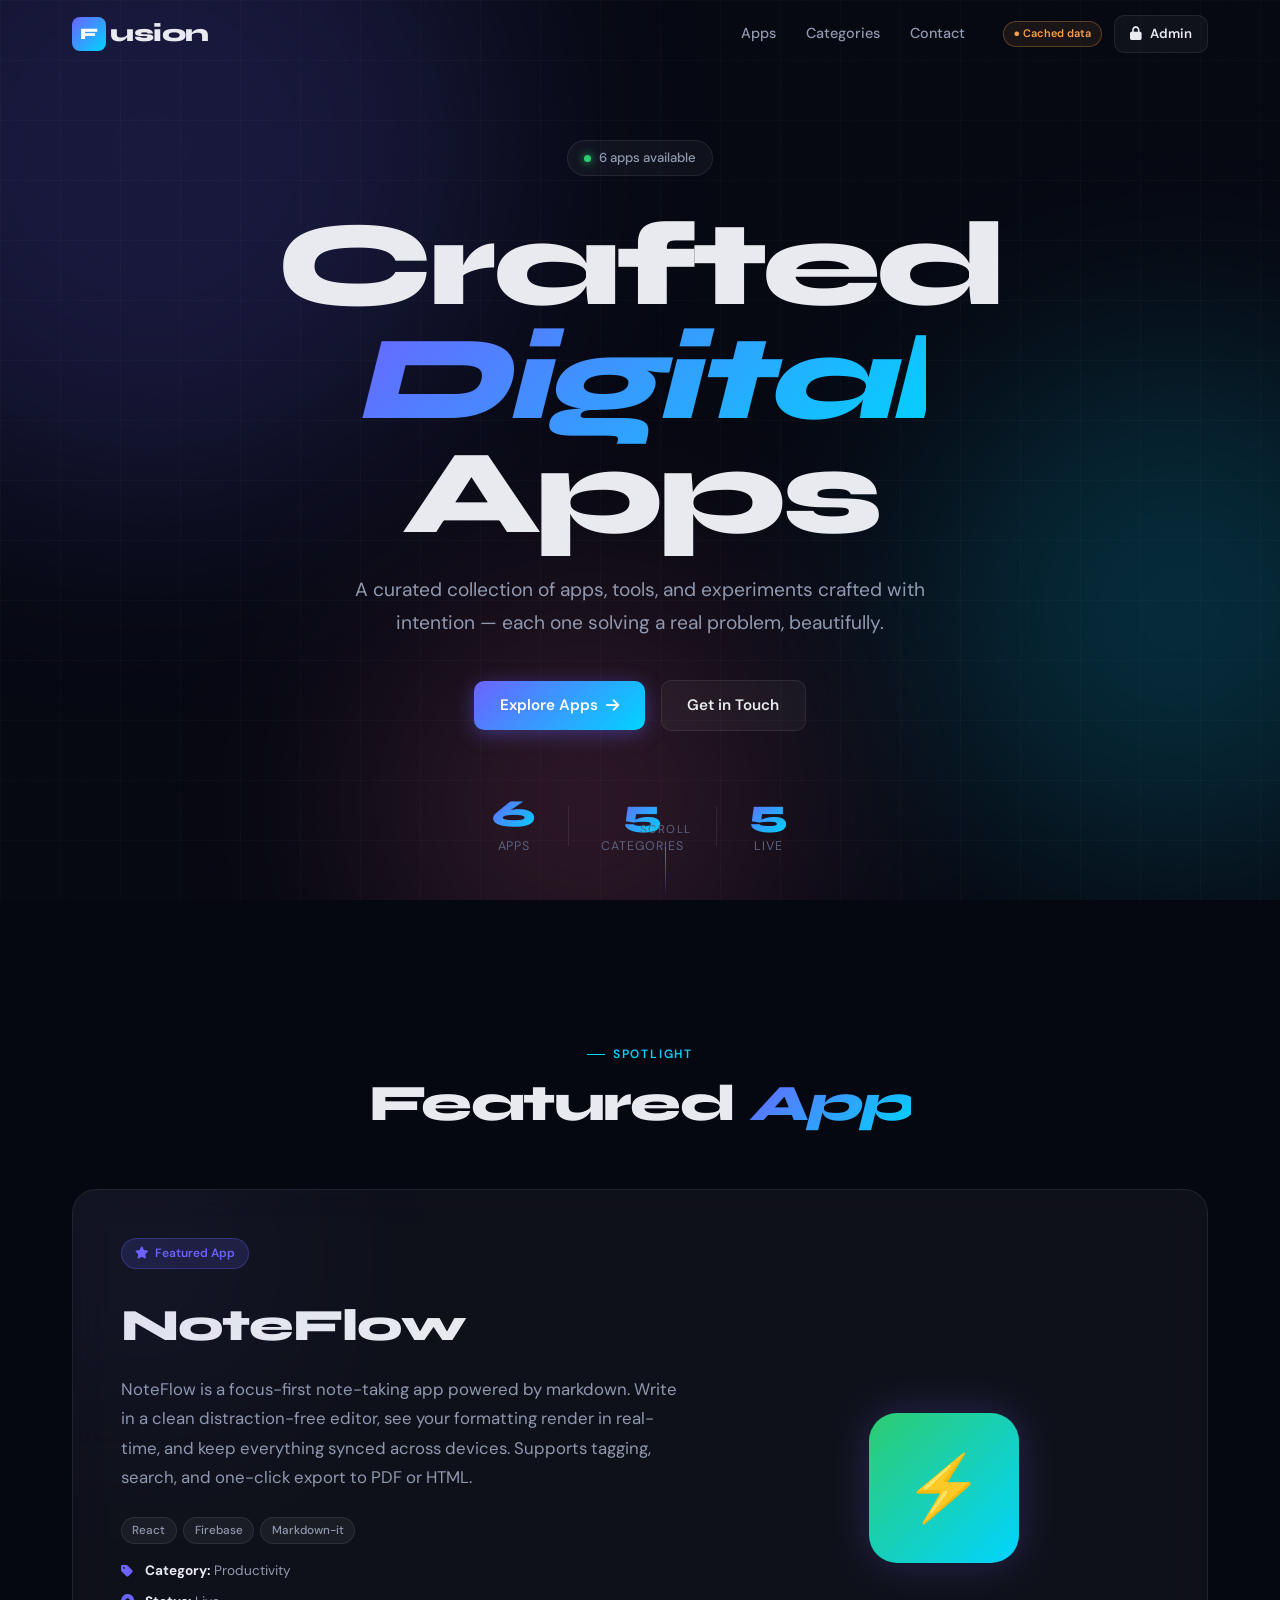
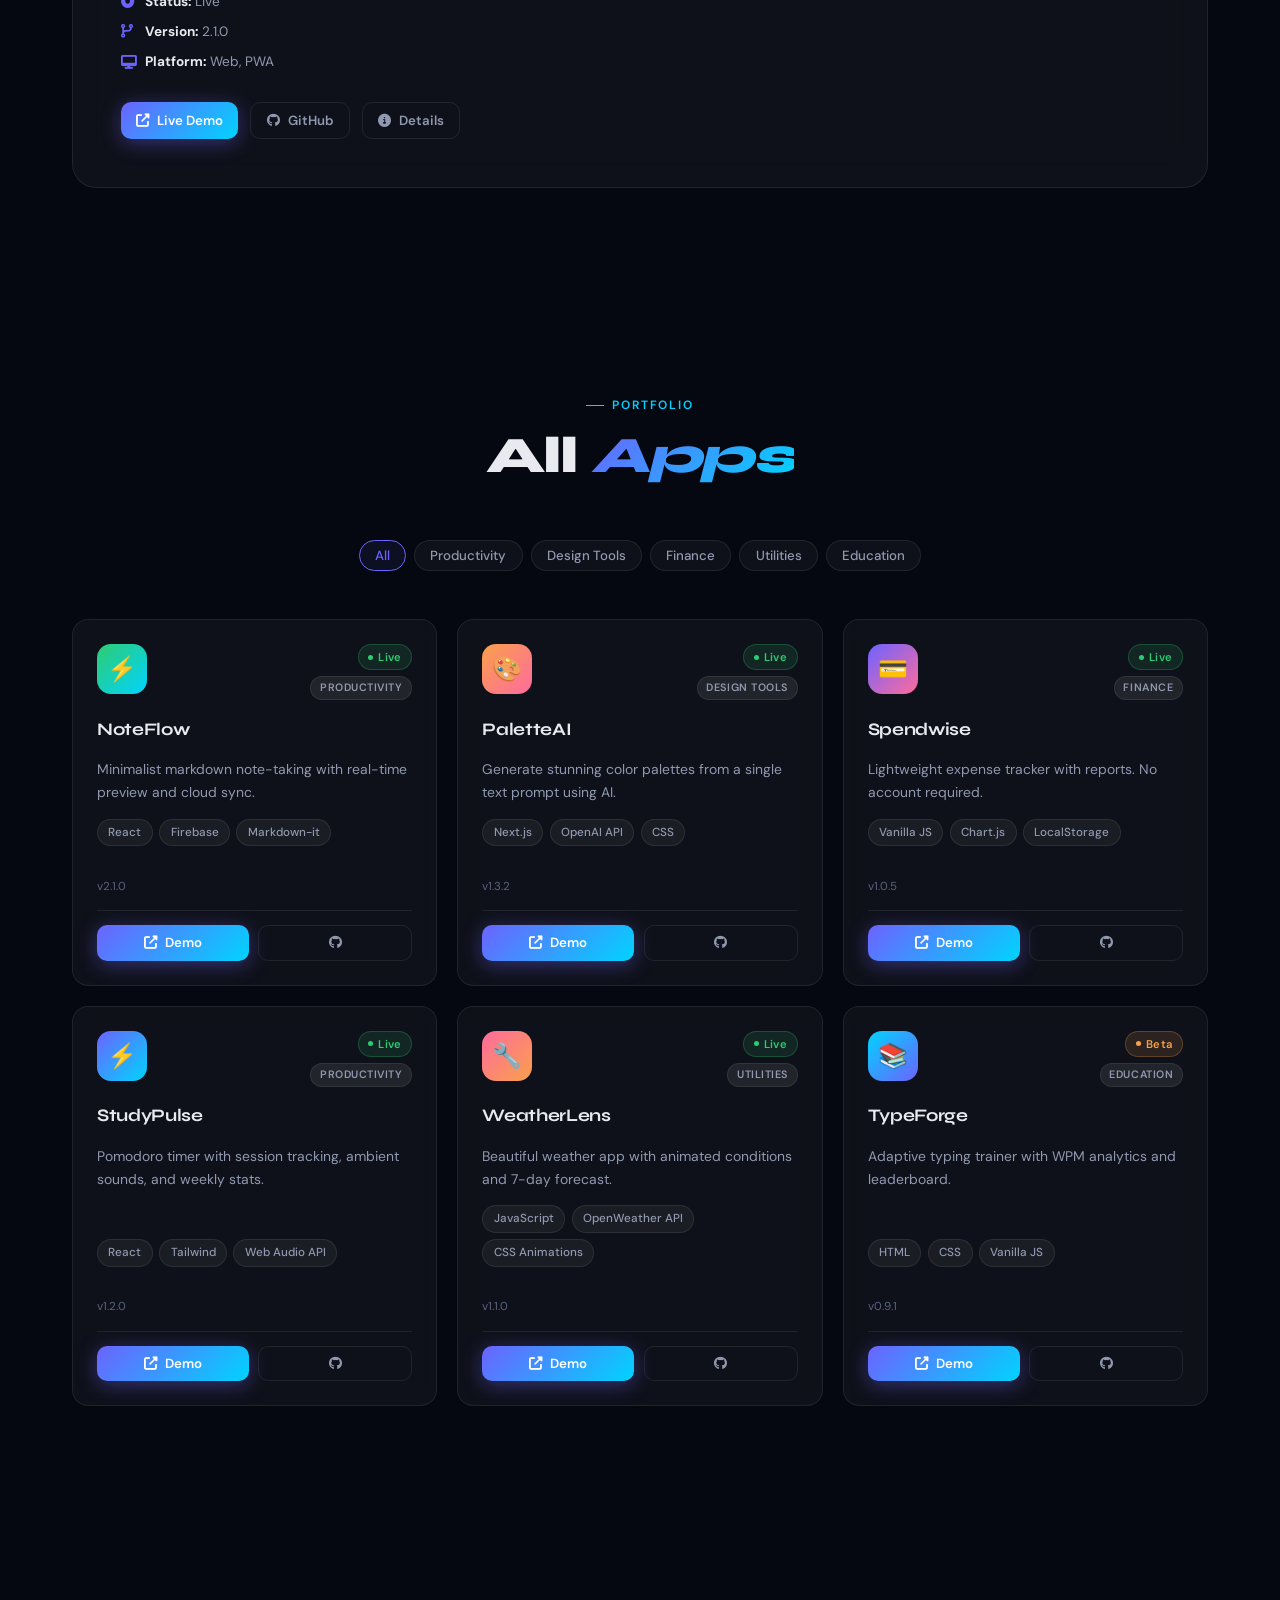
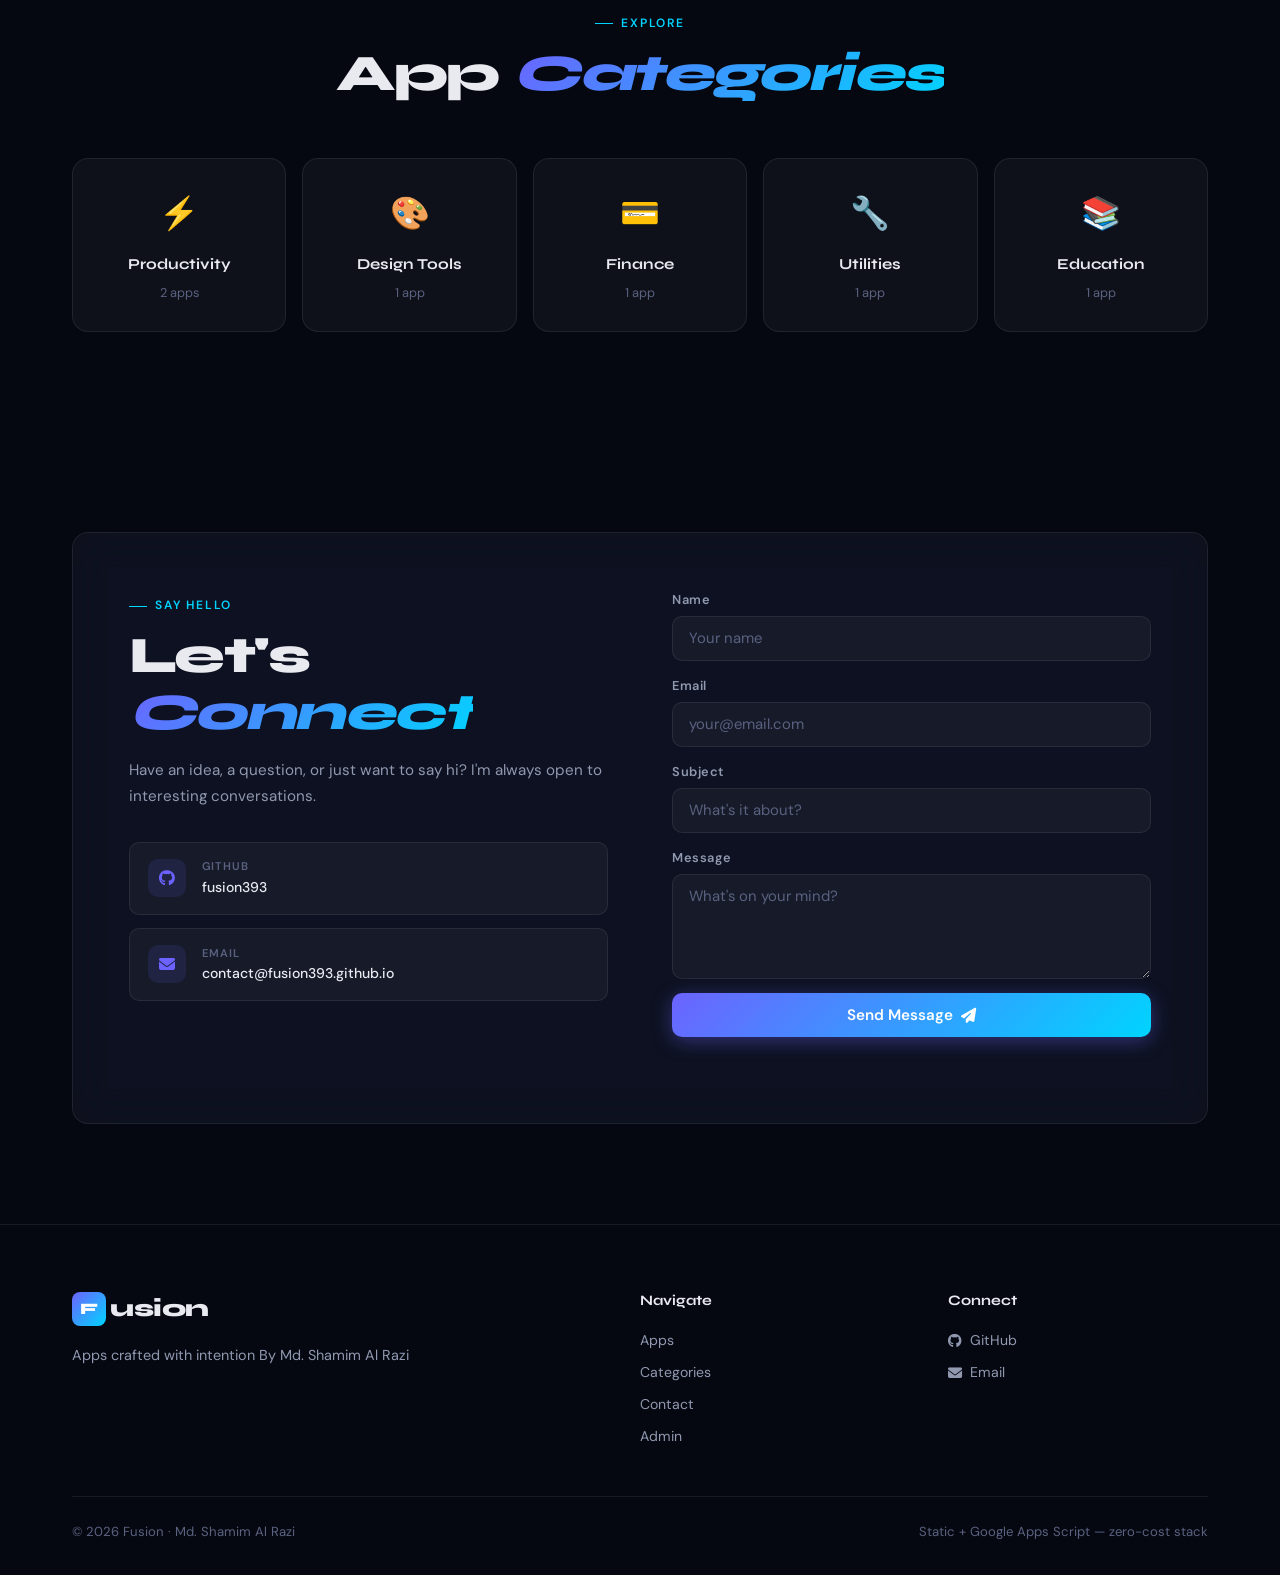
==== commit 173c7e57: "Added Google Apps Script app backend" ====
--- a/index.html
+++ b/index.html
@@ -1,358 +1,172 @@
 <!DOCTYPE html>
 <html lang="en">
 <head>
-  <meta charset="UTF-8" />
-  <meta name="viewport" content="width=device-width, initial-scale=1.0" />
-  <meta name="description" content="Fusion — Apps crafted by Md. Shamim Al Razi. A portfolio showcasing modern applications." />
-  <meta name="author" content="Md. Shamim Al Razi" />
-  <meta property="og:title" content="Fusion — App Portfolio" />
-  <meta property="og:description" content="A platform to showcase apps developed by Md. Shamim Al Razi." />
-  <meta property="og:url" content="https://fusion393.github.io" />
-  <title>Fusion — App Portfolio by Shamim</title>
+  <meta charset="UTF-8"/>
+  <meta name="viewport" content="width=device-width, initial-scale=1.0"/>
+  <meta name="description" content="Fusion — App portfolio by Md. Shamim Al Razi"/>
+  <meta name="author" content="Md. Shamim Al Razi"/>
+  <meta property="og:title" content="Fusion — App Portfolio"/>
+  <meta property="og:description" content="A curated collection of apps crafted with intention."/>
+  <meta property="og:url" content="https://fusion393.github.io"/>
+  <title>Fusion — App Portfolio</title>
 
-  <!-- Fonts -->
-  <link rel="preconnect" href="https://fonts.googleapis.com" />
-  <link rel="preconnect" href="https://fonts.gstatic.com" crossorigin />
-  <link href="https://fonts.googleapis.com/css2?family=Syne:wght@400;600;700;800&family=DM+Sans:ital,opsz,wght@0,9..40,300;0,9..40,400;0,9..40,500;1,9..40,300&display=swap" rel="stylesheet" />
-
-  <!-- Icons -->
-  <link rel="stylesheet" href="https://cdnjs.cloudflare.com/ajax/libs/font-awesome/6.5.0/css/all.min.css" />
-
-  <link rel="stylesheet" href="style.css" />
+  <link rel="preconnect" href="https://fonts.googleapis.com"/>
+  <link rel="preconnect" href="https://fonts.gstatic.com" crossorigin/>
+  <link href="https://fonts.googleapis.com/css2?family=Syne:wght@400;600;700;800&family=DM+Sans:ital,opsz,wght@0,9..40,300;0,9..40,400;0,9..40,500;1,9..40,300&display=swap" rel="stylesheet"/>
+  <link rel="stylesheet" href="https://cdnjs.cloudflare.com/ajax/libs/font-awesome/6.5.0/css/all.min.css"/>
+  <link rel="stylesheet" href="style.css"/>
 </head>
 <body>
 
-  <!-- ═══ CURSOR ═══ -->
-  <div class="cursor-dot" id="cursorDot"></div>
-  <div class="cursor-ring" id="cursorRing"></div>
+<!-- Noise + BG -->
+<div class="noise"></div>
+<div class="bg-wrap">
+  <div class="orb orb-1"></div>
+  <div class="orb orb-2"></div>
+  <div class="orb orb-3"></div>
+  <div class="bg-grid"></div>
+</div>
 
-  <!-- ═══ NOISE OVERLAY ═══ -->
-  <div class="noise-overlay"></div>
+<!-- ══ NAVBAR ══════════════════════════════════════════════════ -->
+<nav class="navbar" id="navbar">
+  <div class="nav-inner">
+    <a href="#" class="logo"><span class="logo-mark">F</span><span>usion</span></a>
+    <ul class="nav-links" id="navLinks">
+      <li><a href="#apps" class="nl">Apps</a></li>
+      <li><a href="#categories" class="nl">Categories</a></li>
+      <li><a href="#contact" class="nl">Contact</a></li>
+    </ul>
+    <div class="nav-right">
+      <span class="data-badge" id="dataBadge" title="Data source"></span>
+      <a href="admin/index.html" class="btn btn-sm btn-ghost"><i class="fas fa-lock"></i> Admin</a>
+      <button class="hamburger" id="hamburger"><span></span><span></span><span></span></button>
+    </div>
+  </div>
+  <div class="drawer" id="drawer">
+    <ul>
+      <li><a href="#apps" class="nl">Apps</a></li>
+      <li><a href="#categories" class="nl">Categories</a></li>
+      <li><a href="#contact" class="nl">Contact</a></li>
+      <li><a href="admin/index.html"><i class="fas fa-lock"></i> Admin</a></li>
+    </ul>
+  </div>
+</nav>
 
-  <!-- ═══ BACKGROUND ═══ -->
-  <div class="bg-wrap">
-    <div class="bg-orb orb-1"></div>
-    <div class="bg-orb orb-2"></div>
-    <div class="bg-orb orb-3"></div>
-    <div class="bg-grid"></div>
+<!-- ══ HERO ════════════════════════════════════════════════════ -->
+<section class="hero" id="home">
+  <div class="hero-inner">
+    <div class="hero-badge"><span class="bdot"></span><span id="heroBadgeText">Loading apps…</span></div>
+    <h1 class="hero-title">
+      <span class="hl hl-1">Crafted</span>
+      <span class="hl hl-2"><em class="gtext">Digital</em></span>
+      <span class="hl hl-3">Apps</span>
+    </h1>
+    <p class="hero-sub" id="heroSub">A curated collection of apps, tools, and experiments — each one solving a real problem, beautifully.</p>
+    <div class="hero-actions">
+      <a href="#apps" class="btn btn-primary"><span>Explore Apps</span><i class="fas fa-arrow-right"></i></a>
+      <a href="#contact" class="btn btn-ghost">Get in Touch</a>
+    </div>
+    <div class="hero-stats">
+      <div class="stat"><span class="sn" id="statTotal">—</span><span class="sl">Apps</span></div>
+      <div class="sdiv"></div>
+      <div class="stat"><span class="sn" id="statCats">—</span><span class="sl">Categories</span></div>
+      <div class="sdiv"></div>
+      <div class="stat"><span class="sn" id="statLive">—</span><span class="sl">Live</span></div>
+    </div>
   </div>
+  <div class="scroll-hint"><span>Scroll</span><div class="scroll-line"></div></div>
+</section>
 
-  <!-- ═══════════════════════════════════
-       NAVBAR
-  ═══════════════════════════════════ -->
-  <nav class="navbar" id="navbar">
-    <div class="nav-inner">
-      <a href="#home" class="nav-logo">
-        <span class="logo-mark">F</span>
-        <span class="logo-text">usion</span>
-      </a>
+<!-- ══ FEATURED ════════════════════════════════════════════════ -->
+<section class="section" id="featured">
+  <div class="container">
+    <div class="sec-head"><div class="sec-tag">Spotlight</div><h2 class="sec-title">Featured <em>App</em></h2></div>
+    <div id="featuredWrap">
+      <div class="skeleton-featured"></div>
+    </div>
+  </div>
+</section>
 
-      <ul class="nav-links" id="navLinks">
-        <li><a href="#about" class="nav-link">About</a></li>
-        <li><a href="#featured" class="nav-link">Featured</a></li>
-        <li><a href="#apps" class="nav-link">Apps</a></li>
-        <li><a href="#categories" class="nav-link">Categories</a></li>
-        <li><a href="#roadmap" class="nav-link">Roadmap</a></li>
-        <li><a href="#contact" class="nav-link">Contact</a></li>
-      </ul>
+<!-- ══ APPS ════════════════════════════════════════════════════ -->
+<section class="section" id="apps">
+  <div class="container">
+    <div class="sec-head"><div class="sec-tag">Portfolio</div><h2 class="sec-title">All <em>Apps</em></h2></div>
+    <div class="filter-bar" id="filterBar"><button class="fbtn active" data-filter="all">All</button></div>
+    <div class="apps-grid" id="appsGrid">
+      <div class="skeleton-card"></div>
+      <div class="skeleton-card"></div>
+      <div class="skeleton-card"></div>
+    </div>
+  </div>
+</section>
 
-      <a href="https://github.com/fusion393" target="_blank" rel="noopener" class="nav-cta">
-        <i class="fab fa-github"></i> GitHub
-      </a>
+<!-- ══ CATEGORIES ══════════════════════════════════════════════ -->
+<section class="section" id="categories">
+  <div class="container">
+    <div class="sec-head"><div class="sec-tag">Explore</div><h2 class="sec-title">App <em>Categories</em></h2></div>
+    <div class="cats-grid" id="catsGrid"></div>
+  </div>
+</section>
 
-      <button class="nav-hamburger" id="hamburger" aria-label="Toggle menu">
-        <span></span><span></span><span></span>
-      </button>
-    </div>
-
-    <!-- mobile drawer -->
-    <div class="nav-drawer" id="navDrawer">
-      <ul>
-        <li><a href="#about" class="nav-link">About</a></li>
-        <li><a href="#featured" class="nav-link">Featured</a></li>
-        <li><a href="#apps" class="nav-link">Apps</a></li>
-        <li><a href="#categories" class="nav-link">Categories</a></li>
-        <li><a href="#roadmap" class="nav-link">Roadmap</a></li>
-        <li><a href="#contact" class="nav-link">Contact</a></li>
-        <li><a href="https://github.com/fusion393" target="_blank" rel="noopener" class="nav-link github-link"><i class="fab fa-github"></i> GitHub</a></li>
-      </ul>
-    </div>
-  </nav>
-
-  <!-- ═══════════════════════════════════
-       HERO
-  ═══════════════════════════════════ -->
-  <section class="hero" id="home">
-    <div class="hero-inner">
-      <div class="hero-badge">
-        <span class="badge-dot"></span>
-        Available for collaboration
+<!-- ══ CONTACT ═════════════════════════════════════════════════ -->
+<section class="section" id="contact">
+  <div class="container">
+    <div class="contact-wrap glass">
+      <div class="contact-left">
+        <div class="sec-tag">Say Hello</div>
+        <h2 class="sec-title">Let's <em>Connect</em></h2>
+        <p>Have an idea, a question, or just want to say hi? I'm always open to interesting conversations.</p>
+        <div class="channels" id="contactChannels"></div>
       </div>
-
-      <h1 class="hero-title">
-        <span class="line line-1">Building</span>
-        <span class="line line-2">
-          <em class="gradient-text">Digital</em>
-        </span>
-        <span class="line line-3">Experiences</span>
-      </h1>
-
-      <p class="hero-sub">
-        A curated collection of apps, tools, and experiments crafted with intention — each one solving a real problem, beautifully.
-      </p>
-
-      <div class="hero-actions">
-        <a href="#apps" class="btn btn-primary">
-          <span>Explore Apps</span>
-          <i class="fa-solid fa-arrow-right"></i>
-        </a>
-        <a href="#contact" class="btn btn-ghost">Get in Touch</a>
-      </div>
-
-      <div class="hero-stats">
-        <div class="stat-item" id="statApps">
-          <span class="stat-num" data-target="0">0</span>
-          <span class="stat-label">Apps Built</span>
-        </div>
-        <div class="stat-divider"></div>
-        <div class="stat-item">
-          <span class="stat-num" data-target="0">0</span>
-          <span class="stat-label">Categories</span>
-        </div>
-        <div class="stat-divider"></div>
-        <div class="stat-item">
-          <span class="stat-num" data-target="0">0</span>
-          <span class="stat-label">In Progress</span>
-        </div>
+      <div class="contact-right">
+        <form class="cform" id="contactForm" novalidate>
+          <div class="fg"><label>Name</label><input type="text" id="cname" placeholder="Your name" required/></div>
+          <div class="fg"><label>Email</label><input type="email" id="cemail" placeholder="your@email.com" required/></div>
+          <div class="fg"><label>Subject</label><input type="text" id="csubject" placeholder="What's it about?"/></div>
+          <div class="fg"><label>Message</label><textarea id="cmsg" rows="4" placeholder="What's on your mind?" required></textarea></div>
+          <button type="submit" class="btn btn-primary full" id="csubmit">
+            <span>Send Message</span><i class="fas fa-paper-plane"></i>
+          </button>
+          <p class="form-note" id="formNote"></p>
+        </form>
       </div>
     </div>
+  </div>
+</section>
 
-    <div class="hero-scroll-hint">
-      <span>Scroll</span>
-      <div class="scroll-line"></div>
+<!-- ══ FOOTER ══════════════════════════════════════════════════ -->
+<footer class="footer">
+  <div class="container">
+    <div class="footer-top">
+      <div class="fbrand">
+        <a href="#" class="logo"><span class="logo-mark">F</span><span>usion</span></a>
+        <p id="footerTagline">Apps crafted with intention.</p>
+      </div>
+      <div class="fcol"><h4>Navigate</h4><ul>
+        <li><a href="#apps">Apps</a></li>
+        <li><a href="#categories">Categories</a></li>
+        <li><a href="#contact">Contact</a></li>
+        <li><a href="admin/index.html">Admin</a></li>
+      </ul></div>
+      <div class="fcol"><h4>Connect</h4><ul id="footerLinks"></ul></div>
     </div>
-  </section>
+    <div class="footer-bot">
+      <p>&copy; <span id="yr"></span> Fusion · Md. Shamim Al Razi</p>
+      <p>Static + Google Apps Script — zero-cost stack</p>
+    </div>
+  </div>
+</footer>
 
-  <!-- ═══════════════════════════════════
-       ABOUT
-  ═══════════════════════════════════ -->
-  <section class="about section" id="about">
-    <div class="container">
-      <div class="about-grid">
-        <div class="about-left">
-          <div class="section-tag">Who I Am</div>
-          <h2 class="section-title">Shamim Al Razi — <br/><em>Builder & Creator</em></h2>
+<button class="btt" id="btt" aria-label="Back to top"><i class="fas fa-arrow-up"></i></button>
 
-          <p class="about-body">
-            I'm Md. Shamim Al Razi — a developer who believes software should be both powerful and delightful. Through <strong>Fusion</strong>, I ship apps that merge clean engineering with thoughtful design.
-          </p>
-          <p class="about-body">
-            From productivity tools to creative experiments, every project is a commitment to quality, usability, and genuine impact.
-          </p>
+<!-- ══ APP MODAL ════════════════════════════════════════════════ -->
+<div class="modal-overlay" id="modalOverlay" role="dialog" aria-modal="true" aria-labelledby="modalTitle">
+  <div class="modal" id="modal">
+    <button class="modal-close" id="modalClose" aria-label="Close"><i class="fas fa-times"></i></button>
+    <div class="modal-body" id="modalBody"></div>
+  </div>
+</div>
 
-          <div class="about-skills">
-            <span class="skill-tag">Web Apps</span>
-            <span class="skill-tag">Mobile</span>
-            <span class="skill-tag">UI/UX</span>
-            <span class="skill-tag">APIs</span>
-            <span class="skill-tag">Open Source</span>
-          </div>
-        </div>
-
-        <div class="about-right">
-          <div class="about-card glass">
-            <div class="about-avatar">
-              <span>SR</span>
-              <div class="avatar-ring"></div>
-            </div>
-            <div class="about-card-info">
-              <h3>Md. Shamim Al Razi</h3>
-              <p>Founder of Fusion</p>
-            </div>
-            <div class="about-links">
-              <a href="https://github.com/fusion393" target="_blank" rel="noopener"><i class="fab fa-github"></i></a>
-              <a href="mailto:contact@fusion393.github.io"><i class="fas fa-envelope"></i></a>
-            </div>
-          </div>
-
-          <div class="about-quote glass">
-            <i class="fas fa-quote-left quote-icon"></i>
-            <p>"Every great app starts as a small idea and a stubborn refusal to give up."</p>
-          </div>
-        </div>
-      </div>
-    </div>
-  </section>
-
-  <!-- ═══════════════════════════════════
-       FEATURED APP
-  ═══════════════════════════════════ -->
-  <section class="featured section" id="featured">
-    <div class="container">
-      <div class="section-header">
-        <div class="section-tag">Spotlight</div>
-        <h2 class="section-title">Featured <em>App</em></h2>
-      </div>
-
-      <div class="featured-card glass" id="featuredCard">
-        <!-- Populated by JS -->
-      </div>
-    </div>
-  </section>
-
-  <!-- ═══════════════════════════════════
-       APP SHOWCASE GRID
-  ═══════════════════════════════════ -->
-  <section class="apps section" id="apps">
-    <div class="container">
-      <div class="section-header">
-        <div class="section-tag">Portfolio</div>
-        <h2 class="section-title">All <em>Apps</em></h2>
-      </div>
-
-      <!-- Filter bar -->
-      <div class="filter-bar" id="filterBar">
-        <button class="filter-btn active" data-filter="all">All</button>
-      </div>
-
-      <div class="apps-grid" id="appsGrid">
-        <!-- Populated by JS -->
-      </div>
-    </div>
-  </section>
-
-  <!-- ═══════════════════════════════════
-       CATEGORIES
-  ═══════════════════════════════════ -->
-  <section class="categories section" id="categories">
-    <div class="container">
-      <div class="section-header">
-        <div class="section-tag">Explore</div>
-        <h2 class="section-title">App <em>Categories</em></h2>
-      </div>
-
-      <div class="categories-grid" id="categoriesGrid">
-        <!-- Populated by JS -->
-      </div>
-    </div>
-  </section>
-
-  <!-- ═══════════════════════════════════
-       ROADMAP
-  ═══════════════════════════════════ -->
-  <section class="roadmap section" id="roadmap">
-    <div class="container">
-      <div class="section-header">
-        <div class="section-tag">What's Next</div>
-        <h2 class="section-title">The <em>Roadmap</em></h2>
-      </div>
-
-      <div class="roadmap-track" id="roadmapTrack">
-        <!-- Populated by JS -->
-      </div>
-    </div>
-  </section>
-
-  <!-- ═══════════════════════════════════
-       CONTACT
-  ═══════════════════════════════════ -->
-  <section class="contact section" id="contact">
-    <div class="container">
-      <div class="contact-wrap glass">
-        <div class="contact-left">
-          <div class="section-tag">Say Hello</div>
-          <h2 class="section-title">Let's <em>Connect</em></h2>
-          <p>Have an idea, a question, or just want to say hi? I'm always open to interesting conversations.</p>
-
-          <div class="contact-channels">
-            <a href="mailto:contact@fusion393.github.io" class="channel-item">
-              <div class="channel-icon"><i class="fas fa-envelope"></i></div>
-              <div>
-                <span class="channel-label">Email</span>
-                <span class="channel-value">contact@fusion393.github.io</span>
-              </div>
-            </a>
-            <a href="https://github.com/fusion393" target="_blank" rel="noopener" class="channel-item">
-              <div class="channel-icon"><i class="fab fa-github"></i></div>
-              <div>
-                <span class="channel-label">GitHub</span>
-                <span class="channel-value">fusion393</span>
-              </div>
-            </a>
-          </div>
-        </div>
-
-        <div class="contact-right">
-          <form class="contact-form" id="contactForm" novalidate>
-            <div class="form-group">
-              <label for="fname">Name</label>
-              <input type="text" id="fname" placeholder="Your name" required />
-            </div>
-            <div class="form-group">
-              <label for="femail">Email</label>
-              <input type="email" id="femail" placeholder="your@email.com" required />
-            </div>
-            <div class="form-group">
-              <label for="fmsg">Message</label>
-              <textarea id="fmsg" rows="4" placeholder="What's on your mind?" required></textarea>
-            </div>
-            <button type="submit" class="btn btn-primary full-width">
-              <span>Send Message</span>
-              <i class="fas fa-paper-plane"></i>
-            </button>
-            <p class="form-note" id="formNote"></p>
-          </form>
-        </div>
-      </div>
-    </div>
-  </section>
-
-  <!-- ═══════════════════════════════════
-       FOOTER
-  ═══════════════════════════════════ -->
-  <footer class="footer">
-    <div class="container">
-      <div class="footer-top">
-        <div class="footer-brand">
-          <a href="#home" class="nav-logo">
-            <span class="logo-mark">F</span>
-            <span class="logo-text">usion</span>
-          </a>
-          <p>Apps crafted with intention.<br/>By Md. Shamim Al Razi.</p>
-        </div>
-
-        <div class="footer-links-col">
-          <h4>Navigate</h4>
-          <ul>
-            <li><a href="#about">About</a></li>
-            <li><a href="#featured">Featured</a></li>
-            <li><a href="#apps">Apps</a></li>
-            <li><a href="#roadmap">Roadmap</a></li>
-            <li><a href="#contact">Contact</a></li>
-          </ul>
-        </div>
-
-        <div class="footer-links-col">
-          <h4>Connect</h4>
-          <ul>
-            <li><a href="https://github.com/fusion393" target="_blank" rel="noopener"><i class="fab fa-github"></i> GitHub</a></li>
-            <li><a href="mailto:contact@fusion393.github.io"><i class="fas fa-envelope"></i> Email</a></li>
-          </ul>
-        </div>
-      </div>
-
-      <div class="footer-bottom">
-        <p>&copy; <span id="year"></span> Fusion · Md. Shamim Al Razi · All rights reserved.</p>
-        <p>Built with <span class="heart">♥</span> — No frameworks, just craft.</p>
-      </div>
-    </div>
-  </footer>
-
-  <!-- Back to top -->
-  <button class="back-top" id="backTop" aria-label="Back to top">
-    <i class="fas fa-arrow-up"></i>
-  </button>
-
-  <script src="script.js"></script>
+<script src="script.js"></script>
 </body>
 </html>
--- a/style.css
+++ b/style.css
@@ -1,1196 +1,258 @@
 /* ═══════════════════════════════════════════
-   FUSION — STYLE.CSS
-   Dark Glassmorphism Portfolio
-   By Md. Shamim Al Razi
+   FUSION — style.css  (Main Site)
+   Dark Glassmorphism · Syne + DM Sans
 ═══════════════════════════════════════════ */
 
-/* ── Variables ── */
-:root {
-  --bg:          #060811;
-  --bg-2:        #0c1120;
-  --surface:     rgba(255,255,255,0.04);
-  --surface-h:   rgba(255,255,255,0.08);
-  --border:      rgba(255,255,255,0.08);
-  --border-h:    rgba(255,255,255,0.18);
-
-  --accent:      #6c63ff;
-  --accent-2:    #00d4ff;
-  --accent-3:    #ff6b9d;
-  --accent-warm: #f9a04b;
-
-  --text:        #e8eaf0;
-  --text-2:      #9099b0;
-  --text-3:      #5a6280;
-
-  --grad-1: linear-gradient(135deg, #6c63ff, #00d4ff);
-  --grad-2: linear-gradient(135deg, #ff6b9d, #f9a04b);
-  --grad-3: linear-gradient(135deg, #00d4ff, #6c63ff);
-
-  --radius:    16px;
-  --radius-sm: 10px;
-  --radius-lg: 24px;
-
-  --shadow:    0 8px 32px rgba(0,0,0,0.5);
-  --shadow-lg: 0 20px 60px rgba(0,0,0,0.6);
-  --glow:      0 0 40px rgba(108,99,255,0.25);
-
-  --ease: cubic-bezier(0.4, 0, 0.2, 1);
-  --spring: cubic-bezier(0.34, 1.56, 0.64, 1);
-
-  --font-display: 'Syne', sans-serif;
-  --font-body:    'DM Sans', sans-serif;
+/* ── Variables ─────────────────────────── */
+:root{
+  --bg:#060811; --bg2:#0c1120;
+  --surf:rgba(255,255,255,.04); --surfh:rgba(255,255,255,.08);
+  --bdr:rgba(255,255,255,.08); --bdrh:rgba(255,255,255,.18);
+  --a:#6c63ff; --a2:#00d4ff; --a3:#ff6b9d; --aw:#f9a04b;
+  --t:#e8eaf0; --t2:#9099b0; --t3:#5a6280;
+  --g1:linear-gradient(135deg,#6c63ff,#00d4ff);
+  --g2:linear-gradient(135deg,#ff6b9d,#f9a04b);
+  --g3:linear-gradient(135deg,#00d4ff,#6c63ff);
+  --r:16px; --rs:10px; --rl:24px;
+  --sh:0 8px 32px rgba(0,0,0,.5);
+  --shl:0 20px 60px rgba(0,0,0,.6);
+  --glow:0 0 40px rgba(108,99,255,.25);
+  --ease:cubic-bezier(.4,0,.2,1);
+  --spring:cubic-bezier(.34,1.56,.64,1);
+  --fd:'Syne',sans-serif; --fb:'DM Sans',sans-serif;
 }
-
-/* ── Reset ── */
-*, *::before, *::after { box-sizing: border-box; margin: 0; padding: 0; }
-html { scroll-behavior: smooth; }
-body {
-  font-family: var(--font-body);
-  background: var(--bg);
-  color: var(--text);
-  overflow-x: hidden;
-  line-height: 1.65;
-  -webkit-font-smoothing: antialiased;
-}
-a { text-decoration: none; color: inherit; }
-ul { list-style: none; }
-img { display: block; max-width: 100%; }
-button { cursor: pointer; border: none; background: none; font-family: inherit; }
-input, textarea { font-family: inherit; }
-
-/* ── Scrollbar ── */
-::-webkit-scrollbar { width: 5px; }
-::-webkit-scrollbar-track { background: var(--bg); }
-::-webkit-scrollbar-thumb { background: var(--accent); border-radius: 99px; }
-
-/* ═══════════════════════════════════════════
-   CUSTOM CURSOR
-═══════════════════════════════════════════ */
-.cursor-dot,
-.cursor-ring {
-  position: fixed;
-  top: 0; left: 0;
-  pointer-events: none;
-  z-index: 9999;
-  transform: translate(-50%, -50%);
-  transition: opacity 0.3s;
-}
-.cursor-dot {
-  width: 8px; height: 8px;
-  background: var(--accent-2);
-  border-radius: 50%;
-  transition: transform 0.1s var(--ease);
-}
-.cursor-ring {
-  width: 36px; height: 36px;
-  border: 1.5px solid rgba(108,99,255,0.6);
-  border-radius: 50%;
-  transition: transform 0.18s var(--ease), width 0.25s, height 0.25s, border-color 0.25s;
-}
-.cursor-ring.hovered {
-  width: 52px; height: 52px;
-  border-color: var(--accent-2);
-  mix-blend-mode: difference;
-}
-@media (hover: none) {
-  .cursor-dot, .cursor-ring { display: none; }
-}
-
-/* ═══════════════════════════════════════════
-   NOISE + BACKGROUND
-═══════════════════════════════════════════ */
-.noise-overlay {
-  position: fixed; inset: 0;
-  background-image: url("data:image/svg+xml,%3Csvg xmlns='http://www.w3.org/2000/svg' width='300' height='300'%3E%3Cfilter id='n'%3E%3CfeTurbulence type='fractalNoise' baseFrequency='0.75' numOctaves='4' stitchTiles='stitch'/%3E%3C/filter%3E%3Crect width='300' height='300' filter='url(%23n)' opacity='0.03'/%3E%3C/svg%3E");
-  pointer-events: none;
-  z-index: 0;
-  opacity: 0.6;
-}
-.bg-wrap {
-  position: fixed; inset: 0;
-  z-index: -1;
-  overflow: hidden;
-}
-.bg-orb {
-  position: absolute;
-  border-radius: 50%;
-  filter: blur(120px);
-  opacity: 0.18;
-  animation: orbFloat 18s ease-in-out infinite;
-}
-.orb-1 {
-  width: 700px; height: 700px;
-  background: var(--accent);
-  top: -200px; left: -200px;
-  animation-delay: 0s;
-}
-.orb-2 {
-  width: 500px; height: 500px;
-  background: var(--accent-2);
-  top: 40%; right: -150px;
-  animation-delay: -6s;
-}
-.orb-3 {
-  width: 400px; height: 400px;
-  background: var(--accent-3);
-  bottom: -100px; left: 30%;
-  animation-delay: -12s;
-}
-@keyframes orbFloat {
-  0%, 100% { transform: translate(0, 0) scale(1); }
-  33%       { transform: translate(40px, -30px) scale(1.05); }
-  66%       { transform: translate(-20px, 40px) scale(0.95); }
-}
-.bg-grid {
-  position: absolute; inset: 0;
-  background-image:
-    linear-gradient(rgba(255,255,255,0.02) 1px, transparent 1px),
-    linear-gradient(90deg, rgba(255,255,255,0.02) 1px, transparent 1px);
-  background-size: 60px 60px;
-}
-
-/* ═══════════════════════════════════════════
-   GLASS UTIL
-═══════════════════════════════════════════ */
-.glass {
-  background: var(--surface);
-  backdrop-filter: blur(20px) saturate(180%);
-  -webkit-backdrop-filter: blur(20px) saturate(180%);
-  border: 1px solid var(--border);
-  border-radius: var(--radius);
-}
-
-/* ═══════════════════════════════════════════
-   NAVBAR
-═══════════════════════════════════════════ */
-.navbar {
-  position: fixed; top: 0; left: 0; right: 0;
-  z-index: 1000;
-  padding: 0;
-  transition: background 0.4s var(--ease), box-shadow 0.4s;
-}
-.navbar.scrolled {
-  background: rgba(6,8,17,0.85);
-  backdrop-filter: blur(24px) saturate(180%);
-  -webkit-backdrop-filter: blur(24px) saturate(180%);
-  box-shadow: 0 1px 0 var(--border);
-}
-.nav-inner {
-  max-width: 1200px;
-  margin: 0 auto;
-  padding: 0 2rem;
-  height: 68px;
-  display: flex;
-  align-items: center;
-  gap: 2rem;
-}
-.nav-logo {
-  display: flex; align-items: center; gap: 4px;
-  font-family: var(--font-display);
-  font-weight: 800;
-  font-size: 1.5rem;
-  letter-spacing: -0.02em;
-  flex-shrink: 0;
-}
-.logo-mark {
-  display: inline-flex;
-  align-items: center; justify-content: center;
-  width: 34px; height: 34px;
-  background: var(--grad-1);
-  border-radius: 8px;
-  font-size: 1rem;
-  color: #fff;
-}
-.logo-text { color: var(--text); }
-
-.nav-links {
-  display: flex; gap: 0.25rem;
-  margin-left: auto;
-}
-.nav-link {
-  padding: 0.4rem 0.85rem;
-  font-size: 0.9rem;
-  font-weight: 500;
-  color: var(--text-2);
-  border-radius: var(--radius-sm);
-  transition: color 0.2s, background 0.2s;
-}
-.nav-link:hover {
-  color: var(--text);
-  background: var(--surface-h);
-}
-.nav-cta {
-  display: flex; align-items: center; gap: 8px;
-  padding: 0.45rem 1.1rem;
-  background: var(--surface);
-  border: 1px solid var(--border);
-  border-radius: var(--radius-sm);
-  font-size: 0.88rem;
-  font-weight: 600;
-  color: var(--text);
-  transition: border-color 0.2s, background 0.2s, transform 0.2s;
-  white-space: nowrap;
-  flex-shrink: 0;
-}
-.nav-cta:hover {
-  border-color: var(--accent);
-  background: var(--surface-h);
-  transform: translateY(-1px);
-}
-
-.nav-hamburger {
-  display: none;
-  flex-direction: column;
-  gap: 5px;
-  padding: 8px;
-  margin-left: auto;
-}
-.nav-hamburger span {
-  display: block;
-  width: 22px; height: 2px;
-  background: var(--text);
-  border-radius: 2px;
-  transition: transform 0.3s, opacity 0.3s;
-}
-.nav-hamburger.open span:nth-child(1) { transform: translateY(7px) rotate(45deg); }
-.nav-hamburger.open span:nth-child(2) { opacity: 0; }
-.nav-hamburger.open span:nth-child(3) { transform: translateY(-7px) rotate(-45deg); }
-
-.nav-drawer {
-  display: none;
-  padding: 1rem 1.5rem 1.5rem;
-  background: rgba(6,8,17,0.96);
-  backdrop-filter: blur(24px);
-  border-top: 1px solid var(--border);
-  animation: slideDown 0.3s var(--ease);
-}
-.nav-drawer.open { display: block; }
-.nav-drawer ul { display: flex; flex-direction: column; gap: 0.25rem; }
-.nav-drawer .nav-link {
-  display: block;
-  padding: 0.65rem 0.75rem;
-  font-size: 1rem;
-  border-radius: var(--radius-sm);
-}
-.nav-drawer .github-link { color: var(--accent); }
-
-@keyframes slideDown {
-  from { opacity: 0; transform: translateY(-8px); }
-  to   { opacity: 1; transform: translateY(0); }
-}
-
-/* ═══════════════════════════════════════════
-   HERO
-═══════════════════════════════════════════ */
-.hero {
-  min-height: 100vh;
-  display: flex;
-  align-items: center;
-  position: relative;
-  padding: 140px 2rem 80px;
-}
-.hero-inner {
-  max-width: 860px;
-  margin: 0 auto;
-  width: 100%;
-  text-align: center;
-}
-.hero-badge {
-  display: inline-flex;
-  align-items: center;
-  gap: 8px;
-  padding: 0.4rem 1rem;
-  background: var(--surface);
-  border: 1px solid var(--border);
-  border-radius: 99px;
-  font-size: 0.82rem;
-  font-weight: 500;
-  color: var(--text-2);
-  margin-bottom: 2rem;
-  animation: fadeUp 0.6s var(--ease) 0.1s both;
-}
-.badge-dot {
-  width: 7px; height: 7px;
-  background: #2ecc71;
-  border-radius: 50%;
-  box-shadow: 0 0 8px #2ecc71;
-  animation: pulse 2s infinite;
-}
-@keyframes pulse {
-  0%, 100% { opacity: 1; transform: scale(1); }
-  50%       { opacity: 0.6; transform: scale(0.8); }
-}
-
-.hero-title {
-  font-family: var(--font-display);
-  font-size: clamp(3.5rem, 10vw, 7.5rem);
-  font-weight: 800;
-  line-height: 0.95;
-  letter-spacing: -0.04em;
-  margin-bottom: 1.5rem;
-}
-.hero-title .line {
-  display: block;
-  animation: fadeUp 0.7s var(--ease) both;
-}
-.line-1 { animation-delay: 0.2s; }
-.line-2 { animation-delay: 0.35s; }
-.line-3 { animation-delay: 0.5s; }
-
-.gradient-text {
-  font-style: italic;
-  background: var(--grad-1);
-  -webkit-background-clip: text;
-  -webkit-text-fill-color: transparent;
-  background-clip: text;
-}
-
-.hero-sub {
-  font-size: clamp(1rem, 2.5vw, 1.2rem);
-  color: var(--text-2);
-  max-width: 580px;
-  margin: 0 auto 2.5rem;
-  line-height: 1.7;
-  animation: fadeUp 0.7s var(--ease) 0.6s both;
-}
-
-.hero-actions {
-  display: flex;
-  align-items: center;
-  justify-content: center;
-  gap: 1rem;
-  flex-wrap: wrap;
-  margin-bottom: 4rem;
-  animation: fadeUp 0.7s var(--ease) 0.75s both;
-}
-
-/* ── Buttons ── */
-.btn {
-  display: inline-flex;
-  align-items: center;
-  gap: 8px;
-  padding: 0.75rem 1.6rem;
-  border-radius: var(--radius-sm);
-  font-weight: 600;
-  font-size: 0.95rem;
-  transition: transform 0.25s var(--spring), box-shadow 0.25s;
-  position: relative;
-  overflow: hidden;
-}
-.btn::before {
-  content: '';
-  position: absolute; inset: 0;
-  background: rgba(255,255,255,0.08);
-  opacity: 0;
-  transition: opacity 0.2s;
-}
-.btn:hover::before { opacity: 1; }
-.btn:hover { transform: translateY(-2px); }
-.btn:active { transform: translateY(0); }
-
-.btn-primary {
-  background: var(--grad-1);
-  color: #fff;
-  box-shadow: 0 4px 20px rgba(108,99,255,0.4);
-}
-.btn-primary:hover { box-shadow: 0 8px 30px rgba(108,99,255,0.6); }
-
-.btn-ghost {
-  background: var(--surface);
-  border: 1px solid var(--border);
-  color: var(--text);
-}
-.btn-ghost:hover { border-color: var(--accent); }
-
-.btn-outline {
-  background: transparent;
-  border: 1px solid var(--border);
-  color: var(--text-2);
-}
-.btn-outline:hover { border-color: var(--border-h); color: var(--text); }
-
-.btn.full-width { width: 100%; justify-content: center; }
-
-.btn-sm {
-  padding: 0.45rem 1rem;
-  font-size: 0.83rem;
-}
-
-/* ── Hero stats ── */
-.hero-stats {
-  display: flex;
-  align-items: center;
-  justify-content: center;
-  gap: 2rem;
-  animation: fadeUp 0.7s var(--ease) 0.9s both;
-}
-.stat-item {
-  display: flex;
-  flex-direction: column;
-  align-items: center;
-}
-.stat-num {
-  font-family: var(--font-display);
-  font-size: 2.4rem;
-  font-weight: 800;
-  background: var(--grad-1);
-  -webkit-background-clip: text;
-  -webkit-text-fill-color: transparent;
-  background-clip: text;
-  line-height: 1;
-}
-.stat-label {
-  font-size: 0.78rem;
-  color: var(--text-3);
-  text-transform: uppercase;
-  letter-spacing: 0.08em;
-  margin-top: 0.2rem;
-}
-.stat-divider {
-  width: 1px; height: 40px;
-  background: var(--border);
-}
-
-/* ── Scroll hint ── */
-.hero-scroll-hint {
-  position: absolute;
-  bottom: 2.5rem;
-  left: 50%;
-  transform: translateX(-50%);
-  display: flex;
-  flex-direction: column;
-  align-items: center;
-  gap: 0.5rem;
-  font-size: 0.72rem;
-  text-transform: uppercase;
-  letter-spacing: 0.12em;
-  color: var(--text-3);
-  animation: fadeUp 0.7s var(--ease) 1.2s both;
-}
-.scroll-line {
-  width: 1px; height: 50px;
-  background: linear-gradient(to bottom, var(--accent), transparent);
-  animation: scrollPulse 2s ease-in-out infinite;
-}
-@keyframes scrollPulse {
-  0%, 100% { transform: scaleY(1); opacity: 1; }
-  50%       { transform: scaleY(0.6); opacity: 0.4; }
-}
-
-/* ═══════════════════════════════════════════
-   SECTION COMMONS
-═══════════════════════════════════════════ */
-.section { padding: 100px 0; position: relative; }
-.container {
-  max-width: 1200px;
-  margin: 0 auto;
-  padding: 0 2rem;
-}
-.section-header {
-  text-align: center;
-  margin-bottom: 4rem;
-}
-.section-tag {
-  display: inline-flex;
-  align-items: center;
-  gap: 0.5rem;
-  font-size: 0.75rem;
-  font-weight: 600;
-  text-transform: uppercase;
-  letter-spacing: 0.15em;
-  color: var(--accent-2);
-  margin-bottom: 0.75rem;
-}
-.section-tag::before {
-  content: '';
-  display: inline-block;
-  width: 18px; height: 1px;
-  background: var(--accent-2);
-}
-.section-title {
-  font-family: var(--font-display);
-  font-size: clamp(2rem, 5vw, 3.2rem);
-  font-weight: 800;
-  letter-spacing: -0.03em;
-  line-height: 1.1;
-}
-.section-title em {
-  font-style: italic;
-  background: var(--grad-1);
-  -webkit-background-clip: text;
-  -webkit-text-fill-color: transparent;
-  background-clip: text;
-}
-
-/* ═══════════════════════════════════════════
-   ABOUT
-═══════════════════════════════════════════ */
-.about-grid {
-  display: grid;
-  grid-template-columns: 1fr 1fr;
-  gap: 4rem;
-  align-items: center;
-}
-.about-left .section-title { text-align: left; margin-bottom: 1.5rem; }
-.about-left .section-tag { text-align: left; }
-.about-body {
-  color: var(--text-2);
-  margin-bottom: 1rem;
-  font-size: 1.05rem;
-  line-height: 1.8;
-}
-.about-body strong { color: var(--text); font-weight: 600; }
-.about-skills {
-  display: flex; flex-wrap: wrap; gap: 0.5rem;
-  margin-top: 1.5rem;
-}
-.skill-tag {
-  padding: 0.3rem 0.85rem;
-  border: 1px solid var(--border);
-  border-radius: 99px;
-  font-size: 0.8rem;
-  font-weight: 500;
-  color: var(--text-2);
-  transition: border-color 0.2s, color 0.2s;
-}
-.skill-tag:hover { border-color: var(--accent); color: var(--text); }
-
-.about-right { display: flex; flex-direction: column; gap: 1.25rem; }
-.about-card {
-  display: flex;
-  align-items: center;
-  gap: 1.25rem;
-  padding: 1.5rem;
-}
-.about-avatar {
-  position: relative;
-  flex-shrink: 0;
-  width: 64px; height: 64px;
-}
-.about-avatar > span {
-  display: flex;
-  align-items: center; justify-content: center;
-  width: 64px; height: 64px;
-  background: var(--grad-1);
-  border-radius: 50%;
-  font-family: var(--font-display);
-  font-weight: 800;
-  font-size: 1.2rem;
-  color: #fff;
-}
-.avatar-ring {
-  position: absolute; inset: -4px;
-  border-radius: 50%;
-  border: 1px solid var(--accent);
-  opacity: 0.5;
-  animation: spin 8s linear infinite;
-}
-@keyframes spin { to { transform: rotate(360deg); } }
-
-.about-card-info h3 {
-  font-family: var(--font-display);
-  font-size: 1rem;
-  font-weight: 700;
-}
-.about-card-info p { color: var(--text-2); font-size: 0.85rem; }
-
-.about-links {
-  margin-left: auto;
-  display: flex;
-  gap: 0.75rem;
-}
-.about-links a {
-  width: 36px; height: 36px;
-  display: flex; align-items: center; justify-content: center;
-  background: var(--surface);
-  border: 1px solid var(--border);
-  border-radius: var(--radius-sm);
-  color: var(--text-2);
-  font-size: 0.9rem;
-  transition: border-color 0.2s, color 0.2s, transform 0.2s;
-}
-.about-links a:hover { border-color: var(--accent); color: var(--accent); transform: translateY(-2px); }
-
-.about-quote {
-  padding: 1.5rem;
-  border-left: 2px solid var(--accent);
-  border-radius: 0 var(--radius) var(--radius) 0;
-  background: var(--surface);
-}
-.about-quote p { color: var(--text-2); font-style: italic; line-height: 1.7; }
-.quote-icon { color: var(--accent); margin-bottom: 0.75rem; font-size: 1.2rem; display: block; }
-
-/* ═══════════════════════════════════════════
-   FEATURED APP
-═══════════════════════════════════════════ */
-.featured-card {
-  display: grid;
-  grid-template-columns: 1.2fr 1fr;
-  gap: 3rem;
-  padding: 3rem;
-  border: 1px solid var(--border);
-  position: relative;
-  overflow: hidden;
-}
-.featured-card::before {
-  content: '';
-  position: absolute;
-  top: -80px; left: -80px;
-  width: 300px; height: 300px;
-  background: var(--accent);
-  border-radius: 50%;
-  filter: blur(100px);
-  opacity: 0.07;
-  pointer-events: none;
-}
-.featured-badge {
-  display: inline-flex;
-  align-items: center;
-  gap: 6px;
-  padding: 0.3rem 0.8rem;
-  background: rgba(108,99,255,0.15);
-  border: 1px solid rgba(108,99,255,0.3);
-  border-radius: 99px;
-  font-size: 0.75rem;
-  font-weight: 600;
-  color: var(--accent);
-  margin-bottom: 1.25rem;
-}
-.featured-name {
-  font-family: var(--font-display);
-  font-size: clamp(1.8rem, 4vw, 2.8rem);
-  font-weight: 800;
-  letter-spacing: -0.03em;
-  margin-bottom: 1rem;
-}
-.featured-desc {
-  color: var(--text-2);
-  line-height: 1.75;
-  margin-bottom: 1.75rem;
-  font-size: 1.05rem;
-}
-.featured-meta {
-  display: flex; flex-direction: column; gap: 0.6rem;
-  margin-bottom: 2rem;
-}
-.featured-meta-row {
-  display: flex;
-  align-items: center;
-  gap: 0.5rem;
-  font-size: 0.85rem;
-  color: var(--text-2);
-}
-.featured-meta-row i { color: var(--accent); width: 16px; }
-.featured-meta-row strong { color: var(--text); }
-
-.featured-actions {
-  display: flex; gap: 0.75rem; flex-wrap: wrap;
-}
-
-.featured-visual {
-  display: flex;
-  align-items: center;
-  justify-content: center;
-}
-.featured-icon-wrap {
-  width: 180px; height: 180px;
-  display: flex;
-  align-items: center;
-  justify-content: center;
-  border-radius: 36px;
-  font-size: 5rem;
-  position: relative;
-  box-shadow: var(--glow);
-}
-.featured-icon-wrap::after {
-  content: '';
-  position: absolute; inset: -1px;
-  border-radius: 37px;
-  background: var(--grad-1);
-  z-index: -1;
-  opacity: 0.3;
-  filter: blur(12px);
-}
-
-/* ── Tech stack chips ── */
-.tech-chips {
-  display: flex; flex-wrap: wrap; gap: 0.4rem;
-  margin-bottom: 1rem;
-}
-.tech-chip {
-  padding: 0.2rem 0.65rem;
-  background: rgba(255,255,255,0.05);
-  border: 1px solid var(--border);
-  border-radius: 99px;
-  font-size: 0.73rem;
-  font-weight: 500;
-  color: var(--text-2);
-}
-
-/* ═══════════════════════════════════════════
-   FILTER BAR
-═══════════════════════════════════════════ */
-.filter-bar {
-  display: flex;
-  flex-wrap: wrap;
-  gap: 0.5rem;
-  margin-bottom: 3rem;
-  justify-content: center;
-}
-.filter-btn {
-  padding: 0.4rem 1rem;
-  border: 1px solid var(--border);
-  border-radius: 99px;
-  font-size: 0.83rem;
-  font-weight: 500;
-  color: var(--text-2);
-  background: var(--surface);
-  transition: all 0.2s var(--ease);
-}
-.filter-btn:hover, .filter-btn.active {
-  border-color: var(--accent);
-  color: var(--accent);
-  background: rgba(108,99,255,0.08);
-}
-
-/* ═══════════════════════════════════════════
-   APPS GRID
-═══════════════════════════════════════════ */
-.apps-grid {
-  display: grid;
-  grid-template-columns: repeat(auto-fill, minmax(320px, 1fr));
-  gap: 1.25rem;
-}
-
-/* ── App Card ── */
-.app-card {
-  background: var(--surface);
-  border: 1px solid var(--border);
-  border-radius: var(--radius);
-  padding: 1.6rem;
-  display: flex;
-  flex-direction: column;
-  gap: 1rem;
-  transition: border-color 0.3s, transform 0.3s var(--spring), box-shadow 0.3s;
-  position: relative;
-  overflow: hidden;
-  backdrop-filter: blur(10px);
-  -webkit-backdrop-filter: blur(10px);
-  animation: fadeUp 0.5s var(--ease) both;
-}
-.app-card::before {
-  content: '';
-  position: absolute;
-  top: 0; left: 0; right: 0;
-  height: 1px;
-  background: var(--grad-1);
-  opacity: 0;
-  transition: opacity 0.3s;
-}
-.app-card:hover {
-  border-color: rgba(108,99,255,0.3);
-  transform: translateY(-5px);
-  box-shadow: var(--shadow-lg), var(--glow);
-}
-.app-card:hover::before { opacity: 1; }
-
-.card-top {
-  display: flex;
-  align-items: flex-start;
-  justify-content: space-between;
-  gap: 1rem;
-}
-.card-icon {
-  width: 52px; height: 52px;
-  display: flex; align-items: center; justify-content: center;
-  border-radius: 14px;
-  font-size: 1.6rem;
-  flex-shrink: 0;
-}
-.card-badges {
-  display: flex; flex-direction: column; align-items: flex-end; gap: 0.4rem;
-}
-.status-badge {
-  display: inline-flex;
-  align-items: center;
-  gap: 5px;
-  padding: 0.2rem 0.65rem;
-  border-radius: 99px;
-  font-size: 0.7rem;
-  font-weight: 600;
-  letter-spacing: 0.04em;
-}
-.status-badge.live       { background: rgba(46,204,113,0.12); color: #2ecc71; border: 1px solid rgba(46,204,113,0.25); }
-.status-badge.beta       { background: rgba(249,160,75,0.12);  color: #f9a04b; border: 1px solid rgba(249,160,75,0.25); }
-.status-badge.wip        { background: rgba(0,212,255,0.12);   color: #00d4ff; border: 1px solid rgba(0,212,255,0.25); }
-.status-badge.planned    { background: rgba(90,98,128,0.12);   color: var(--text-3); border: 1px solid var(--border); }
-.status-badge::before {
-  content: '';
-  width: 5px; height: 5px;
-  border-radius: 50%;
-  background: currentColor;
-}
-
-.cat-badge {
-  padding: 0.18rem 0.6rem;
-  border-radius: 99px;
-  font-size: 0.68rem;
-  font-weight: 600;
-  text-transform: uppercase;
-  letter-spacing: 0.05em;
-  background: var(--surface-h);
-  border: 1px solid var(--border);
-  color: var(--text-2);
-}
-
-.card-name {
-  font-family: var(--font-display);
-  font-size: 1.15rem;
-  font-weight: 700;
-  letter-spacing: -0.02em;
-}
-.card-desc {
-  font-size: 0.88rem;
-  color: var(--text-2);
-  line-height: 1.65;
-  flex: 1;
-}
-.card-tech { margin-top: auto; }
-.card-tech .tech-chips { margin: 0; }
-
-.card-actions {
-  display: flex; gap: 0.6rem;
-  border-top: 1px solid var(--border);
-  padding-top: 1rem;
-}
-.card-actions .btn { flex: 1; justify-content: center; }
-
-/* ═══════════════════════════════════════════
-   CATEGORIES
-═══════════════════════════════════════════ */
-.categories-grid {
-  display: grid;
-  grid-template-columns: repeat(auto-fill, minmax(200px, 1fr));
-  gap: 1rem;
-}
-.cat-card {
-  background: var(--surface);
-  border: 1px solid var(--border);
-  border-radius: var(--radius);
-  padding: 1.75rem 1.5rem;
-  text-align: center;
-  transition: border-color 0.3s, transform 0.3s var(--spring);
-  cursor: default;
-}
-.cat-card:hover {
-  border-color: rgba(108,99,255,0.4);
-  transform: translateY(-4px);
-}
-.cat-card-icon {
-  font-size: 2rem;
-  margin-bottom: 0.75rem;
-  display: block;
-}
-.cat-card-name {
-  font-family: var(--font-display);
-  font-weight: 700;
-  font-size: 0.95rem;
-  margin-bottom: 0.3rem;
-}
-.cat-card-count {
-  font-size: 0.8rem;
-  color: var(--text-3);
-}
-
-/* ═══════════════════════════════════════════
-   ROADMAP
-═══════════════════════════════════════════ */
-.roadmap-track {
-  position: relative;
-  padding-left: 2rem;
-}
-.roadmap-track::before {
-  content: '';
-  position: absolute;
-  left: 8px; top: 12px; bottom: 12px;
-  width: 2px;
-  background: linear-gradient(to bottom, var(--accent), var(--accent-2), transparent);
-}
-.roadmap-item {
-  position: relative;
-  margin-bottom: 2.5rem;
-  padding: 1.5rem 1.75rem;
-  background: var(--surface);
-  border: 1px solid var(--border);
-  border-radius: var(--radius);
-  transition: border-color 0.3s, transform 0.3s;
-}
-.roadmap-item:hover {
-  border-color: rgba(108,99,255,0.3);
-  transform: translateX(6px);
-}
-.roadmap-item::before {
-  content: '';
-  position: absolute;
-  left: -2.48rem;
-  top: 50%;
-  transform: translateY(-50%);
-  width: 14px; height: 14px;
-  border-radius: 50%;
-  background: var(--accent);
-  border: 3px solid var(--bg);
-  box-shadow: 0 0 0 2px var(--accent);
-}
-.roadmap-item.done::before { background: #2ecc71; box-shadow: 0 0 0 2px #2ecc71; }
-.roadmap-item.doing::before { background: var(--accent-2); box-shadow: 0 0 0 2px var(--accent-2), 0 0 12px var(--accent-2); }
-
-.roadmap-top {
-  display: flex; align-items: flex-start; justify-content: space-between;
-  gap: 1rem; flex-wrap: wrap;
-  margin-bottom: 0.5rem;
-}
-.roadmap-title {
-  font-family: var(--font-display);
-  font-size: 1.05rem;
-  font-weight: 700;
-}
-.roadmap-quarter {
-  font-size: 0.75rem;
-  font-weight: 600;
-  color: var(--accent-2);
-  padding: 0.2rem 0.6rem;
-  background: rgba(0,212,255,0.08);
-  border: 1px solid rgba(0,212,255,0.2);
-  border-radius: 99px;
-  white-space: nowrap;
-}
-.roadmap-desc {
-  font-size: 0.88rem;
-  color: var(--text-2);
-  line-height: 1.65;
-}
-.roadmap-status {
-  margin-top: 0.75rem;
-  font-size: 0.75rem;
-  font-weight: 600;
-}
-.roadmap-status.done  { color: #2ecc71; }
-.roadmap-status.doing { color: var(--accent-2); }
-.roadmap-status.todo  { color: var(--text-3); }
-
-/* ═══════════════════════════════════════════
-   CONTACT
-═══════════════════════════════════════════ */
-.contact-wrap {
-  display: grid;
-  grid-template-columns: 1fr 1fr;
-  gap: 4rem;
-  padding: 3.5rem;
-}
-.contact-left .section-title { text-align: left; margin-bottom: 1rem; }
-.contact-left .section-tag  { text-align: left; }
-.contact-left > p {
-  color: var(--text-2);
-  line-height: 1.75;
-  margin-bottom: 2rem;
-}
-.contact-channels { display: flex; flex-direction: column; gap: 1rem; }
-.channel-item {
-  display: flex;
-  align-items: center;
-  gap: 1rem;
-  padding: 1rem 1.25rem;
-  background: var(--surface);
-  border: 1px solid var(--border);
-  border-radius: var(--radius-sm);
-  transition: border-color 0.2s, transform 0.2s;
-}
-.channel-item:hover { border-color: var(--accent); transform: translateX(4px); }
-.channel-icon {
-  width: 40px; height: 40px;
-  display: flex; align-items: center; justify-content: center;
-  background: rgba(108,99,255,0.12);
-  border-radius: var(--radius-sm);
-  color: var(--accent);
-  font-size: 1.1rem;
-  flex-shrink: 0;
-}
-.channel-label {
-  display: block;
-  font-size: 0.72rem;
-  text-transform: uppercase;
-  letter-spacing: 0.08em;
-  color: var(--text-3);
-  font-weight: 600;
-}
-.channel-value {
-  display: block;
-  font-size: 0.9rem;
-  color: var(--text);
-  font-weight: 500;
-}
-
-/* ── Form ── */
-.contact-form { display: flex; flex-direction: column; gap: 1rem; }
-.form-group { display: flex; flex-direction: column; gap: 0.4rem; }
-.form-group label {
-  font-size: 0.82rem;
-  font-weight: 600;
-  color: var(--text-2);
-  letter-spacing: 0.04em;
-}
-.form-group input,
-.form-group textarea {
-  background: rgba(255,255,255,0.04);
-  border: 1px solid var(--border);
-  border-radius: var(--radius-sm);
-  padding: 0.75rem 1rem;
-  color: var(--text);
-  font-size: 0.95rem;
-  transition: border-color 0.2s, box-shadow 0.2s;
-  resize: vertical;
-}
-.form-group input::placeholder,
-.form-group textarea::placeholder { color: var(--text-3); }
-.form-group input:focus,
-.form-group textarea:focus {
-  outline: none;
-  border-color: var(--accent);
-  box-shadow: 0 0 0 3px rgba(108,99,255,0.12);
-}
-.form-note {
-  font-size: 0.82rem;
-  text-align: center;
-  min-height: 1.2em;
-}
-.form-note.success { color: #2ecc71; }
-.form-note.error   { color: var(--accent-3); }
-
-/* ═══════════════════════════════════════════
-   FOOTER
-═══════════════════════════════════════════ */
-.footer {
-  border-top: 1px solid var(--border);
-  padding: 4rem 0 2rem;
-}
-.footer-top {
-  display: grid;
-  grid-template-columns: 2fr 1fr 1fr;
-  gap: 3rem;
-  margin-bottom: 3rem;
-}
-.footer-brand .nav-logo { margin-bottom: 1rem; }
-.footer-brand > p { color: var(--text-2); font-size: 0.9rem; line-height: 1.7; }
-.footer-links-col h4 {
-  font-family: var(--font-display);
-  font-weight: 700;
-  font-size: 0.9rem;
-  margin-bottom: 1rem;
-  color: var(--text);
-}
-.footer-links-col ul { display: flex; flex-direction: column; gap: 0.55rem; }
-.footer-links-col a {
-  font-size: 0.88rem;
-  color: var(--text-2);
-  transition: color 0.2s;
-  display: flex; align-items: center; gap: 0.5rem;
-}
-.footer-links-col a:hover { color: var(--accent); }
-.footer-bottom {
-  display: flex; align-items: center; justify-content: space-between;
-  flex-wrap: wrap; gap: 0.5rem;
-  padding-top: 1.5rem;
-  border-top: 1px solid var(--border);
-  font-size: 0.82rem;
-  color: var(--text-3);
-}
-.heart { color: var(--accent-3); }
-
-/* ═══════════════════════════════════════════
-   BACK TO TOP
-═══════════════════════════════════════════ */
-.back-top {
-  position: fixed;
-  bottom: 2rem; right: 2rem;
-  width: 44px; height: 44px;
-  display: flex; align-items: center; justify-content: center;
-  background: var(--grad-1);
-  border-radius: 50%;
-  color: #fff;
-  font-size: 0.95rem;
-  box-shadow: var(--shadow);
-  opacity: 0;
-  pointer-events: none;
-  transition: opacity 0.3s, transform 0.3s;
-  z-index: 500;
-}
-.back-top.visible {
-  opacity: 1;
-  pointer-events: auto;
-}
-.back-top:hover { transform: translateY(-3px); }
-
-/* ═══════════════════════════════════════════
-   ANIMATIONS
-═══════════════════════════════════════════ */
-@keyframes fadeUp {
-  from { opacity: 0; transform: translateY(24px); }
-  to   { opacity: 1; transform: translateY(0); }
-}
-@keyframes fadeIn {
-  from { opacity: 0; }
-  to   { opacity: 1; }
-}
-.reveal {
-  opacity: 0;
-  transform: translateY(30px);
-  transition: opacity 0.7s var(--ease), transform 0.7s var(--ease);
-}
-.reveal.visible {
-  opacity: 1;
-  transform: translateY(0);
-}
-
-/* ═══════════════════════════════════════════
-   RESPONSIVE
-═══════════════════════════════════════════ */
-@media (max-width: 1024px) {
-  .about-grid { grid-template-columns: 1fr; gap: 2.5rem; }
-  .featured-card { grid-template-columns: 1fr; }
-  .featured-visual { display: none; }
-  .contact-wrap { grid-template-columns: 1fr; gap: 2.5rem; }
-  .footer-top { grid-template-columns: 1fr 1fr; }
-}
-
-@media (max-width: 768px) {
-  .nav-links, .nav-cta { display: none; }
-  .nav-hamburger { display: flex; }
-
-  .hero { padding: 120px 1.5rem 80px; }
-  .hero-stats { gap: 1.25rem; }
-  .stat-num { font-size: 1.8rem; }
-
-  .section { padding: 70px 0; }
-  .container { padding: 0 1.25rem; }
-
-  .about-left .section-title { font-size: 2rem; }
-  .featured-card { padding: 1.75rem; }
-
-  .apps-grid { grid-template-columns: 1fr; }
-  .categories-grid { grid-template-columns: 1fr 1fr; }
-
-  .contact-wrap { padding: 2rem; }
-  .footer-top { grid-template-columns: 1fr; gap: 2rem; }
-  .footer-bottom { flex-direction: column; text-align: center; }
-
-  .back-top { bottom: 1.25rem; right: 1.25rem; }
-}
-
-@media (max-width: 480px) {
-  .hero-title { font-size: 3rem; }
-  .hero-stats { flex-direction: column; gap: 0.75rem; }
-  .stat-divider { width: 40px; height: 1px; }
-  .categories-grid { grid-template-columns: 1fr; }
-  .roadmap-item { padding: 1.25rem; }
-  .contact-wrap { padding: 1.5rem; }
-}
+*,*::before,*::after{box-sizing:border-box;margin:0;padding:0}
+html{scroll-behavior:smooth}
+body{font-family:var(--fb);background:var(--bg);color:var(--t);overflow-x:hidden;line-height:1.65;-webkit-font-smoothing:antialiased}
+a{text-decoration:none;color:inherit}
+ul{list-style:none}
+button{cursor:pointer;border:none;background:none;font-family:inherit}
+input,textarea,select{font-family:inherit}
+::-webkit-scrollbar{width:5px}
+::-webkit-scrollbar-track{background:var(--bg)}
+::-webkit-scrollbar-thumb{background:var(--a);border-radius:99px}
+
+/* ── Noise + BG ────────────────────────── */
+.noise{position:fixed;inset:0;background-image:url("data:image/svg+xml,%3Csvg xmlns='http://www.w3.org/2000/svg' width='300' height='300'%3E%3Cfilter id='n'%3E%3CfeTurbulence type='fractalNoise' baseFrequency='0.75' numOctaves='4' stitchTiles='stitch'/%3E%3C/filter%3E%3Crect width='300' height='300' filter='url(%23n)' opacity='0.03'/%3E%3C/svg%3E");pointer-events:none;z-index:0;opacity:.6}
+.bg-wrap{position:fixed;inset:0;z-index:-1;overflow:hidden}
+.orb{position:absolute;border-radius:50%;filter:blur(120px);opacity:.18;animation:orbF 18s ease-in-out infinite}
+.orb-1{width:700px;height:700px;background:var(--a);top:-200px;left:-200px}
+.orb-2{width:500px;height:500px;background:var(--a2);top:40%;right:-150px;animation-delay:-6s}
+.orb-3{width:400px;height:400px;background:var(--a3);bottom:-100px;left:30%;animation-delay:-12s}
+@keyframes orbF{0%,100%{transform:translate(0,0) scale(1)}33%{transform:translate(40px,-30px) scale(1.05)}66%{transform:translate(-20px,40px) scale(.95)}}
+.bg-grid{position:absolute;inset:0;background-image:linear-gradient(rgba(255,255,255,.02) 1px,transparent 1px),linear-gradient(90deg,rgba(255,255,255,.02) 1px,transparent 1px);background-size:60px 60px}
+
+/* ── Glass ─────────────────────────────── */
+.glass{background:var(--surf);backdrop-filter:blur(20px) saturate(180%);-webkit-backdrop-filter:blur(20px) saturate(180%);border:1px solid var(--bdr);border-radius:var(--r)}
+
+/* ── Buttons ───────────────────────────── */
+.btn{display:inline-flex;align-items:center;gap:8px;padding:.75rem 1.6rem;border-radius:var(--rs);font-weight:600;font-size:.95rem;transition:transform .25s var(--spring),box-shadow .25s;position:relative;overflow:hidden}
+.btn::before{content:'';position:absolute;inset:0;background:rgba(255,255,255,.08);opacity:0;transition:opacity .2s}
+.btn:hover::before{opacity:1}
+.btn:hover{transform:translateY(-2px)}
+.btn:active{transform:translateY(0)}
+.btn-primary{background:var(--g1);color:#fff;box-shadow:0 4px 20px rgba(108,99,255,.4)}
+.btn-primary:hover{box-shadow:0 8px 30px rgba(108,99,255,.6)}
+.btn-ghost{background:var(--surf);border:1px solid var(--bdr);color:var(--t)}
+.btn-ghost:hover{border-color:var(--a)}
+.btn-outline{background:transparent;border:1px solid var(--bdr);color:var(--t2)}
+.btn-outline:hover{border-color:var(--bdrh);color:var(--t)}
+.btn-danger{background:rgba(255,107,157,.12);border:1px solid rgba(255,107,157,.3);color:var(--a3)}
+.btn-danger:hover{background:rgba(255,107,157,.2)}
+.btn-sm{padding:.42rem .95rem;font-size:.83rem}
+.full{width:100%;justify-content:center}
+
+/* ── Navbar ────────────────────────────── */
+.navbar{position:fixed;top:0;left:0;right:0;z-index:1000;transition:background .4s}
+.navbar.scrolled{background:rgba(6,8,17,.88);backdrop-filter:blur(24px);box-shadow:0 1px 0 var(--bdr)}
+.nav-inner{max-width:1200px;margin:0 auto;padding:0 2rem;height:68px;display:flex;align-items:center;gap:1.5rem}
+.logo{display:flex;align-items:center;gap:4px;font-family:var(--fd);font-weight:800;font-size:1.5rem;letter-spacing:-.02em}
+.logo-mark{display:inline-flex;align-items:center;justify-content:center;width:34px;height:34px;background:var(--g1);border-radius:8px;font-size:1rem;color:#fff}
+.nav-links{display:flex;gap:.2rem;margin-left:auto}
+.nl{padding:.4rem .85rem;font-size:.9rem;font-weight:500;color:var(--t2);border-radius:var(--rs);transition:color .2s,background .2s}
+.nl:hover,.nl.active{color:var(--t);background:var(--surfh)}
+.nav-right{display:flex;align-items:center;gap:.75rem;flex-shrink:0}
+.data-badge{display:inline-flex;align-items:center;gap:5px;padding:.2rem .6rem;border-radius:99px;font-size:.68rem;font-weight:600;border:1px solid var(--bdr);color:var(--t3);white-space:nowrap}
+.data-badge.live-src{border-color:rgba(46,204,113,.3);color:#2ecc71;background:rgba(46,204,113,.08)}
+.data-badge.fallback-src{border-color:rgba(249,160,75,.3);color:var(--aw);background:rgba(249,160,75,.08)}
+.hamburger{display:none;flex-direction:column;gap:5px;padding:8px}
+.hamburger span{display:block;width:22px;height:2px;background:var(--t);border-radius:2px;transition:transform .3s,opacity .3s}
+.hamburger.open span:nth-child(1){transform:translateY(7px) rotate(45deg)}
+.hamburger.open span:nth-child(2){opacity:0}
+.hamburger.open span:nth-child(3){transform:translateY(-7px) rotate(-45deg)}
+.drawer{display:none;padding:1rem 1.5rem 1.5rem;background:rgba(6,8,17,.97);backdrop-filter:blur(24px);border-top:1px solid var(--bdr);animation:slideD .3s var(--ease)}
+.drawer.open{display:block}
+.drawer ul{display:flex;flex-direction:column;gap:.25rem}
+.drawer li a{display:block;padding:.65rem .75rem;font-size:1rem;color:var(--t2);border-radius:var(--rs);transition:color .2s}
+.drawer li a:hover{color:var(--t)}
+@keyframes slideD{from{opacity:0;transform:translateY(-8px)}to{opacity:1;transform:none}}
+
+/* ── Hero ──────────────────────────────── */
+.hero{min-height:100vh;display:flex;align-items:center;position:relative;padding:140px 2rem 80px}
+.hero-inner{max-width:860px;margin:0 auto;width:100%;text-align:center}
+.hero-badge{display:inline-flex;align-items:center;gap:8px;padding:.4rem 1rem;background:var(--surf);border:1px solid var(--bdr);border-radius:99px;font-size:.82rem;font-weight:500;color:var(--t2);margin-bottom:2rem;animation:fadeUp .6s var(--ease) .1s both}
+.bdot{width:7px;height:7px;background:#2ecc71;border-radius:50%;box-shadow:0 0 8px #2ecc71;animation:pulse 2s infinite;flex-shrink:0}
+@keyframes pulse{0%,100%{opacity:1;transform:scale(1)}50%{opacity:.6;transform:scale(.8)}}
+.hero-title{font-family:var(--fd);font-size:clamp(3.5rem,10vw,7.5rem);font-weight:800;line-height:.95;letter-spacing:-.04em;margin-bottom:1.5rem}
+.hl{display:block;animation:fadeUp .7s var(--ease) both}
+.hl-1{animation-delay:.2s}.hl-2{animation-delay:.35s}.hl-3{animation-delay:.5s}
+.gtext{font-style:italic;background:var(--g1);-webkit-background-clip:text;-webkit-text-fill-color:transparent;background-clip:text}
+.hero-sub{font-size:clamp(1rem,2.5vw,1.2rem);color:var(--t2);max-width:580px;margin:0 auto 2.5rem;line-height:1.7;animation:fadeUp .7s var(--ease) .6s both}
+.hero-actions{display:flex;align-items:center;justify-content:center;gap:1rem;flex-wrap:wrap;margin-bottom:4rem;animation:fadeUp .7s var(--ease) .75s both}
+.hero-stats{display:flex;align-items:center;justify-content:center;gap:2rem;animation:fadeUp .7s var(--ease) .9s both}
+.stat{display:flex;flex-direction:column;align-items:center}
+.sn{font-family:var(--fd);font-size:2.4rem;font-weight:800;background:var(--g1);-webkit-background-clip:text;-webkit-text-fill-color:transparent;background-clip:text;line-height:1}
+.sl{font-size:.78rem;color:var(--t3);text-transform:uppercase;letter-spacing:.08em;margin-top:.2rem}
+.sdiv{width:1px;height:40px;background:var(--bdr)}
+.scroll-hint{position:absolute;bottom:2.5rem;left:50%;transform:translateX(-50%);display:flex;flex-direction:column;align-items:center;gap:.5rem;font-size:.72rem;text-transform:uppercase;letter-spacing:.12em;color:var(--t3);animation:fadeUp .7s var(--ease) 1.2s both}
+.scroll-line{width:1px;height:50px;background:linear-gradient(to bottom,var(--a),transparent);animation:scp 2s ease-in-out infinite}
+@keyframes scp{0%,100%{transform:scaleY(1);opacity:1}50%{transform:scaleY(.6);opacity:.4}}
+@keyframes fadeUp{from{opacity:0;transform:translateY(24px)}to{opacity:1;transform:none}}
+
+/* ── Sections ──────────────────────────── */
+.section{padding:100px 0;position:relative}
+.container{max-width:1200px;margin:0 auto;padding:0 2rem}
+.sec-head{text-align:center;margin-bottom:3.5rem}
+.sec-tag{display:inline-flex;align-items:center;gap:.5rem;font-size:.75rem;font-weight:600;text-transform:uppercase;letter-spacing:.15em;color:var(--a2);margin-bottom:.75rem}
+.sec-tag::before{content:'';display:inline-block;width:18px;height:1px;background:var(--a2)}
+.sec-title{font-family:var(--fd);font-size:clamp(2rem,5vw,3.2rem);font-weight:800;letter-spacing:-.03em;line-height:1.1}
+.sec-title em{font-style:italic;background:var(--g1);-webkit-background-clip:text;-webkit-text-fill-color:transparent;background-clip:text}
+
+/* ── Featured ──────────────────────────── */
+.featured-card{display:grid;grid-template-columns:1.3fr 1fr;gap:3rem;padding:3rem;border:1px solid var(--bdr);border-radius:var(--rl);background:var(--surf);backdrop-filter:blur(20px);position:relative;overflow:hidden}
+.featured-card::before{content:'';position:absolute;top:-80px;left:-80px;width:300px;height:300px;background:var(--a);border-radius:50%;filter:blur(100px);opacity:.07;pointer-events:none}
+.feat-badge{display:inline-flex;align-items:center;gap:6px;padding:.3rem .8rem;background:rgba(108,99,255,.15);border:1px solid rgba(108,99,255,.3);border-radius:99px;font-size:.75rem;font-weight:600;color:var(--a);margin-bottom:1.25rem}
+.feat-name{font-family:var(--fd);font-size:clamp(1.8rem,4vw,2.8rem);font-weight:800;letter-spacing:-.03em;margin-bottom:.75rem}
+.feat-desc{color:var(--t2);line-height:1.75;margin-bottom:1.5rem;font-size:1.05rem}
+.feat-meta{display:flex;flex-direction:column;gap:.5rem;margin-bottom:1.75rem}
+.feat-meta-row{display:flex;align-items:center;gap:.5rem;font-size:.85rem;color:var(--t2)}
+.feat-meta-row i{color:var(--a);width:16px}
+.feat-meta-row strong{color:var(--t)}
+.feat-actions{display:flex;gap:.75rem;flex-wrap:wrap}
+.feat-visual{display:flex;align-items:center;justify-content:center;flex-direction:column;gap:1rem}
+.feat-logo{width:150px;height:150px;object-fit:cover;border-radius:28px;box-shadow:var(--glow)}
+.feat-logo-placeholder{width:150px;height:150px;display:flex;align-items:center;justify-content:center;border-radius:28px;font-size:4rem;box-shadow:var(--glow)}
+.feat-screenshots{display:flex;gap:.5rem;justify-content:center;flex-wrap:wrap}
+.feat-screenshots img{width:80px;height:60px;object-fit:cover;border-radius:8px;border:1px solid var(--bdr);cursor:pointer;transition:transform .2s}
+.feat-screenshots img:hover{transform:scale(1.05)}
+
+/* ── Tech chips ────────────────────────── */
+.chips{display:flex;flex-wrap:wrap;gap:.4rem;margin-bottom:1rem}
+.chip{padding:.2rem .65rem;background:rgba(255,255,255,.05);border:1px solid var(--bdr);border-radius:99px;font-size:.73rem;font-weight:500;color:var(--t2)}
+
+/* ── Filter bar ────────────────────────── */
+.filter-bar{display:flex;flex-wrap:wrap;gap:.5rem;margin-bottom:3rem;justify-content:center}
+.fbtn{padding:.38rem .95rem;border:1px solid var(--bdr);border-radius:99px;font-size:.83rem;font-weight:500;color:var(--t2);background:var(--surf);transition:all .2s}
+.fbtn:hover,.fbtn.active{border-color:var(--a);color:var(--a);background:rgba(108,99,255,.08)}
+
+/* ── Apps Grid ─────────────────────────── */
+.apps-grid{display:grid;grid-template-columns:repeat(auto-fill,minmax(300px,1fr));gap:1.25rem}
+.app-card{background:var(--surf);border:1px solid var(--bdr);border-radius:var(--r);padding:1.5rem;display:flex;flex-direction:column;gap:.9rem;transition:border-color .3s,transform .3s var(--spring),box-shadow .3s;position:relative;overflow:hidden;cursor:pointer;backdrop-filter:blur(10px)}
+.app-card::before{content:'';position:absolute;top:0;left:0;right:0;height:1px;background:var(--g1);opacity:0;transition:opacity .3s}
+.app-card:hover{border-color:rgba(108,99,255,.35);transform:translateY(-5px);box-shadow:var(--shl),var(--glow)}
+.app-card:hover::before{opacity:1}
+.card-top{display:flex;align-items:flex-start;justify-content:space-between;gap:1rem}
+.card-icon{width:50px;height:50px;border-radius:14px;flex-shrink:0;display:flex;align-items:center;justify-content:center;font-size:1.5rem}
+.card-icon img{width:100%;height:100%;object-fit:cover;border-radius:14px}
+.card-badges{display:flex;flex-direction:column;align-items:flex-end;gap:.35rem}
+.sbadge{display:inline-flex;align-items:center;gap:5px;padding:.18rem .6rem;border-radius:99px;font-size:.7rem;font-weight:600;letter-spacing:.03em}
+.sbadge::before{content:'';width:5px;height:5px;border-radius:50%;background:currentColor}
+.sbadge.live{background:rgba(46,204,113,.12);color:#2ecc71;border:1px solid rgba(46,204,113,.25)}
+.sbadge.beta{background:rgba(249,160,75,.12);color:var(--aw);border:1px solid rgba(249,160,75,.25)}
+.sbadge.wip{background:rgba(0,212,255,.12);color:var(--a2);border:1px solid rgba(0,212,255,.25)}
+.sbadge.planned{background:rgba(90,98,128,.12);color:var(--t3);border:1px solid var(--bdr)}
+.cbadge{padding:.15rem .55rem;border-radius:99px;font-size:.67rem;font-weight:600;text-transform:uppercase;letter-spacing:.05em;background:var(--surfh);border:1px solid var(--bdr);color:var(--t2)}
+.card-name{font-family:var(--fd);font-size:1.1rem;font-weight:700;letter-spacing:-.02em}
+.card-desc{font-size:.87rem;color:var(--t2);line-height:1.65;flex:1}
+.card-ver{font-size:.72rem;color:var(--t3)}
+.card-actions{display:flex;gap:.6rem;border-top:1px solid var(--bdr);padding-top:.9rem;margin-top:auto}
+.card-actions .btn{flex:1;justify-content:center}
+
+/* ── Categories ────────────────────────── */
+.cats-grid{display:grid;grid-template-columns:repeat(auto-fill,minmax(180px,1fr));gap:1rem}
+.cat-card{background:var(--surf);border:1px solid var(--bdr);border-radius:var(--r);padding:1.75rem 1.5rem;text-align:center;transition:border-color .3s,transform .3s var(--spring);cursor:pointer}
+.cat-card:hover{border-color:rgba(108,99,255,.4);transform:translateY(-4px)}
+.cat-ic{font-size:2rem;margin-bottom:.75rem;display:block}
+.cat-nm{font-family:var(--fd);font-weight:700;font-size:.95rem;margin-bottom:.3rem}
+.cat-ct{font-size:.8rem;color:var(--t3)}
+
+/* ── Contact ───────────────────────────── */
+.contact-wrap{display:grid;grid-template-columns:1fr 1fr;gap:4rem;padding:3.5rem}
+.contact-left .sec-title{text-align:left;margin-bottom:1rem}
+.contact-left .sec-tag{text-align:left}
+.contact-left>p{color:var(--t2);line-height:1.75;margin-bottom:2rem;font-size:.95rem}
+.channels{display:flex;flex-direction:column;gap:.85rem}
+.ch-item{display:flex;align-items:center;gap:1rem;padding:.9rem 1.1rem;background:var(--surf);border:1px solid var(--bdr);border-radius:var(--rs);transition:border-color .2s,transform .2s}
+.ch-item:hover{border-color:var(--a);transform:translateX(4px)}
+.ch-ic{width:38px;height:38px;display:flex;align-items:center;justify-content:center;background:rgba(108,99,255,.12);border-radius:var(--rs);color:var(--a);font-size:1rem;flex-shrink:0}
+.ch-lbl{display:block;font-size:.7rem;text-transform:uppercase;letter-spacing:.08em;color:var(--t3);font-weight:600}
+.ch-val{display:block;font-size:.88rem;color:var(--t);font-weight:500}
+.cform{display:flex;flex-direction:column;gap:.9rem}
+.fg{display:flex;flex-direction:column;gap:.35rem}
+.fg label{font-size:.8rem;font-weight:600;color:var(--t2);letter-spacing:.04em}
+.fg input,.fg textarea{background:rgba(255,255,255,.04);border:1px solid var(--bdr);border-radius:var(--rs);padding:.72rem 1rem;color:var(--t);font-size:.93rem;transition:border-color .2s,box-shadow .2s;resize:vertical}
+.fg input::placeholder,.fg textarea::placeholder{color:var(--t3)}
+.fg input:focus,.fg textarea:focus{outline:none;border-color:var(--a);box-shadow:0 0 0 3px rgba(108,99,255,.12)}
+.form-note{font-size:.82rem;text-align:center;min-height:1.2em}
+.form-note.ok{color:#2ecc71}.form-note.err{color:var(--a3)}
+
+/* ── Footer ────────────────────────────── */
+.footer{border-top:1px solid var(--bdr);padding:4rem 0 2rem}
+.footer-top{display:grid;grid-template-columns:2fr 1fr 1fr;gap:3rem;margin-bottom:3rem}
+.fbrand .logo{margin-bottom:.9rem}
+.fbrand>p{color:var(--t2);font-size:.9rem;line-height:1.7}
+.fcol h4{font-family:var(--fd);font-weight:700;font-size:.9rem;margin-bottom:1rem}
+.fcol ul{display:flex;flex-direction:column;gap:.55rem}
+.fcol a{font-size:.88rem;color:var(--t2);transition:color .2s;display:flex;align-items:center;gap:.5rem}
+.fcol a:hover{color:var(--a)}
+.footer-bot{display:flex;align-items:center;justify-content:space-between;flex-wrap:wrap;gap:.5rem;padding-top:1.5rem;border-top:1px solid var(--bdr);font-size:.82rem;color:var(--t3)}
+
+/* ── Back to top ───────────────────────── */
+.btt{position:fixed;bottom:2rem;right:2rem;width:44px;height:44px;display:flex;align-items:center;justify-content:center;background:var(--g1);border-radius:50%;color:#fff;font-size:.95rem;box-shadow:var(--sh);opacity:0;pointer-events:none;transition:opacity .3s,transform .3s;z-index:500}
+.btt.show{opacity:1;pointer-events:auto}
+.btt:hover{transform:translateY(-3px)}
+
+/* ── Modal ─────────────────────────────── */
+.modal-overlay{position:fixed;inset:0;background:rgba(0,0,0,.75);backdrop-filter:blur(8px);z-index:2000;display:flex;align-items:center;justify-content:center;padding:1.5rem;opacity:0;pointer-events:none;transition:opacity .3s}
+.modal-overlay.open{opacity:1;pointer-events:auto}
+.modal{background:var(--bg2);border:1px solid var(--bdr);border-radius:var(--rl);max-width:780px;width:100%;max-height:90vh;overflow-y:auto;position:relative;transform:scale(.96) translateY(12px);transition:transform .3s var(--spring)}
+.modal-overlay.open .modal{transform:none}
+.modal-close{position:sticky;top:1rem;float:right;margin:.5rem .5rem 0 0;width:36px;height:36px;display:flex;align-items:center;justify-content:center;background:var(--surfh);border:1px solid var(--bdr);border-radius:50%;color:var(--t2);font-size:.9rem;z-index:1;transition:color .2s,border-color .2s}
+.modal-close:hover{color:var(--t);border-color:var(--a)}
+.modal-body{padding:2rem}
+.mb-hero{display:flex;gap:1.5rem;align-items:flex-start;margin-bottom:1.75rem;flex-wrap:wrap}
+.mb-logo{width:80px;height:80px;border-radius:20px;flex-shrink:0;display:flex;align-items:center;justify-content:center;font-size:2.5rem}
+.mb-logo img{width:100%;height:100%;object-fit:cover;border-radius:20px}
+.mb-meta{flex:1}
+.mb-meta h2{font-family:var(--fd);font-size:1.8rem;font-weight:800;letter-spacing:-.03em;margin-bottom:.5rem}
+.mb-badges{display:flex;gap:.5rem;flex-wrap:wrap;margin-bottom:.6rem}
+.mb-sub{color:var(--t2);font-size:.95rem;line-height:1.65}
+.mb-section{margin-bottom:1.5rem}
+.mb-section h3{font-family:var(--fd);font-weight:700;font-size:.9rem;text-transform:uppercase;letter-spacing:.08em;color:var(--a2);margin-bottom:.85rem;display:flex;align-items:center;gap:.5rem}
+.mb-section h3::after{content:'';flex:1;height:1px;background:var(--bdr)}
+.mb-desc{color:var(--t2);line-height:1.8;font-size:.95rem}
+.mb-info-grid{display:grid;grid-template-columns:1fr 1fr;gap:.6rem}
+.mb-info-row{display:flex;flex-direction:column;gap:.2rem;padding:.65rem .85rem;background:var(--surf);border:1px solid var(--bdr);border-radius:var(--rs)}
+.mb-info-label{font-size:.68rem;text-transform:uppercase;letter-spacing:.08em;color:var(--t3);font-weight:600}
+.mb-info-val{font-size:.88rem;color:var(--t);font-weight:500}
+.mb-screenshots{display:grid;grid-template-columns:repeat(auto-fill,minmax(150px,1fr));gap:.6rem}
+.mb-screenshots img{width:100%;height:110px;object-fit:cover;border-radius:var(--rs);border:1px solid var(--bdr);cursor:pointer;transition:transform .2s}
+.mb-screenshots img:hover{transform:scale(1.03)}
+.mb-video{width:100%;aspect-ratio:16/9;border-radius:var(--rs);overflow:hidden;background:#000;border:1px solid var(--bdr)}
+.mb-video iframe,.mb-video video{width:100%;height:100%;border:none}
+.mb-actions{display:flex;gap:.75rem;flex-wrap:wrap;padding-top:1rem;border-top:1px solid var(--bdr)}
+
+/* ── Skeletons ─────────────────────────── */
+@keyframes shimmer{0%{background-position:-600px 0}100%{background-position:600px 0}}
+.skel{background:linear-gradient(90deg,var(--surf) 25%,var(--surfh) 50%,var(--surf) 75%);background-size:600px 100%;animation:shimmer 1.5s infinite;border-radius:var(--r)}
+.skeleton-featured{height:280px}.skel{display:block}
+.skeleton-card{height:260px;border-radius:var(--r);animation:shimmer 1.5s infinite;background:linear-gradient(90deg,var(--surf) 25%,var(--surfh) 50%,var(--surf) 75%);background-size:600px 100%}
+
+/* ── Reveal ────────────────────────────── */
+.reveal{opacity:0;transform:translateY(28px);transition:opacity .65s var(--ease),transform .65s var(--ease)}
+.reveal.vis{opacity:1;transform:none}
+
+/* ── Responsive ────────────────────────── */
+@media(max-width:1024px){.featured-card{grid-template-columns:1fr}.feat-visual{display:none}.contact-wrap{grid-template-columns:1fr;gap:2.5rem}.footer-top{grid-template-columns:1fr 1fr}}
+@media(max-width:768px){.nav-links,.nav-right .btn-ghost{display:none}.hamburger{display:flex}.hero{padding:120px 1.5rem 80px}.hero-stats{gap:1.25rem}.sn{font-size:1.8rem}.section{padding:70px 0}.container{padding:0 1.25rem}.apps-grid{grid-template-columns:1fr}.cats-grid{grid-template-columns:1fr 1fr}.footer-top{grid-template-columns:1fr;gap:2rem}.footer-bot{flex-direction:column;text-align:center}.btt{bottom:1.25rem;right:1.25rem}}
+@media(max-width:480px){.hero-title{font-size:3rem}.hero-stats{flex-direction:column;gap:.75rem}.sdiv{width:40px;height:1px}.cats-grid{grid-template-columns:1fr}.contact-wrap{padding:1.5rem}.mb-info-grid{grid-template-columns:1fr}.modal-body{padding:1.25rem}}
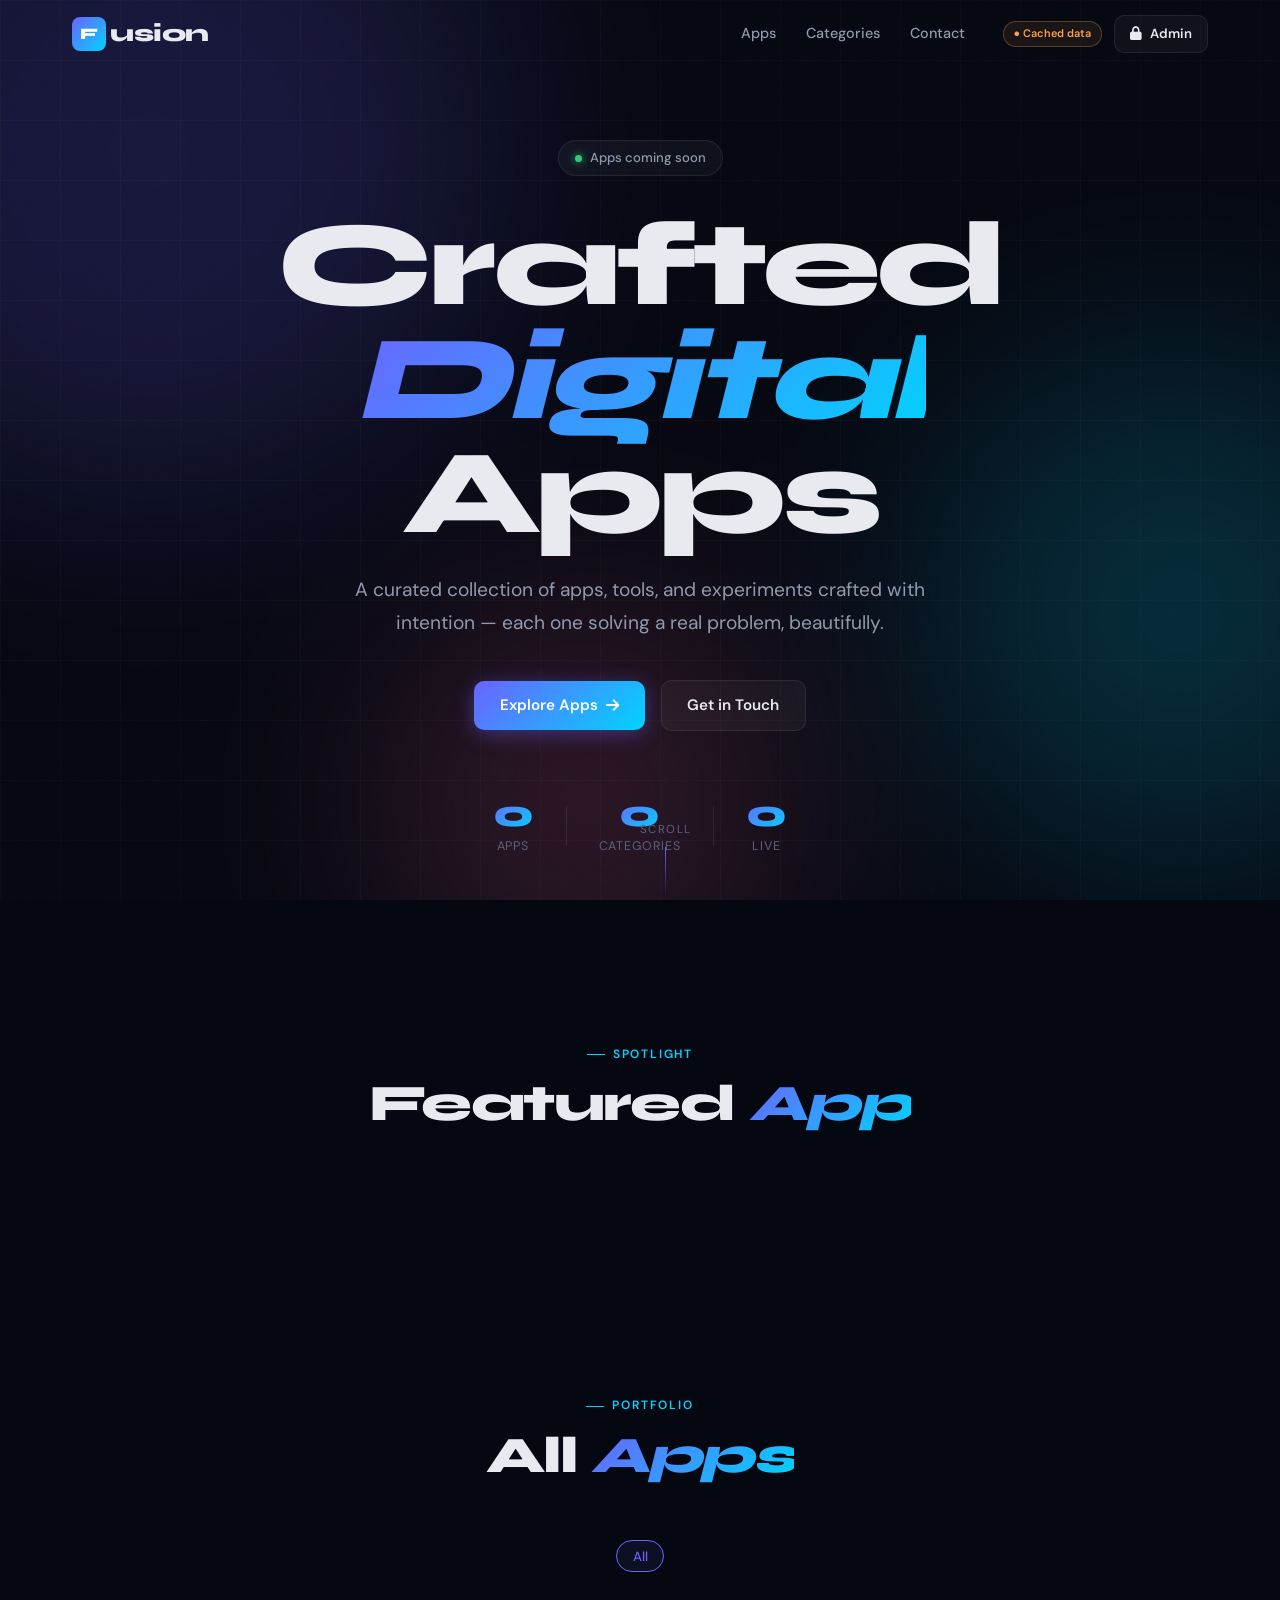
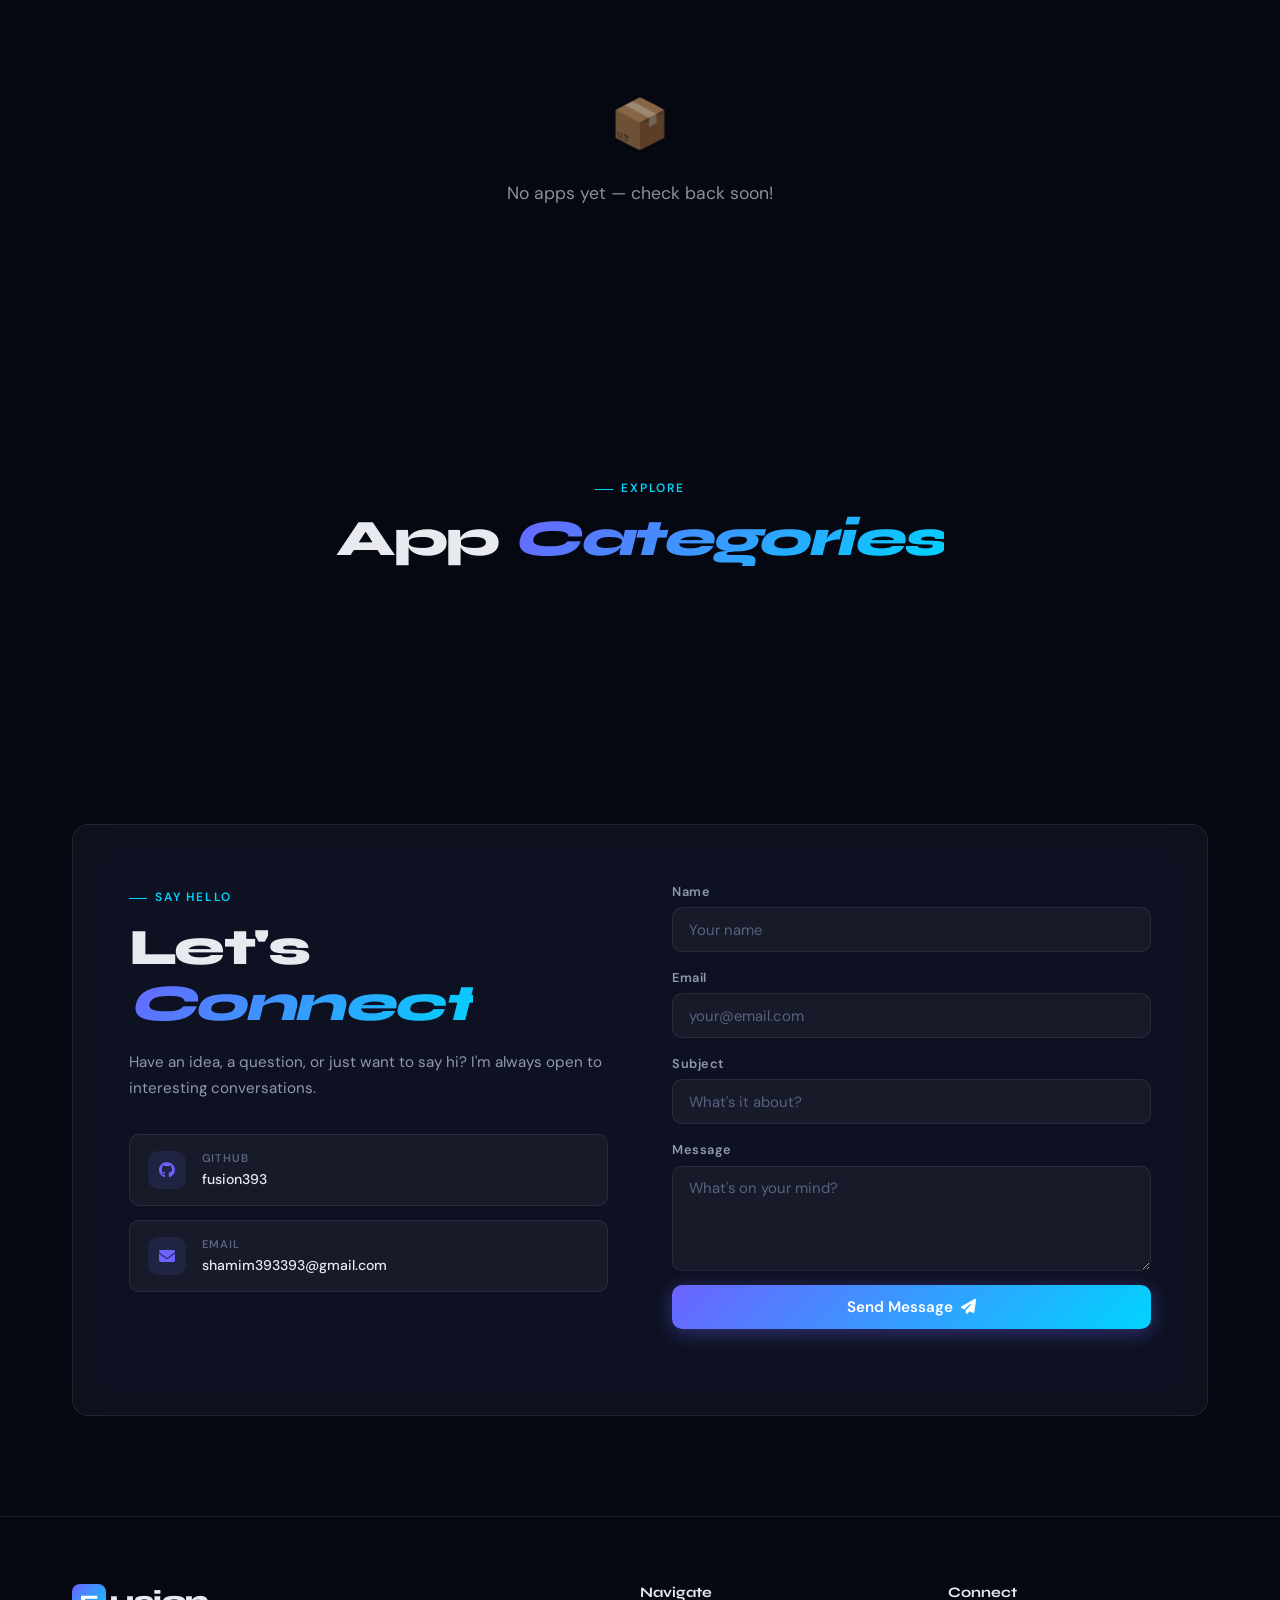
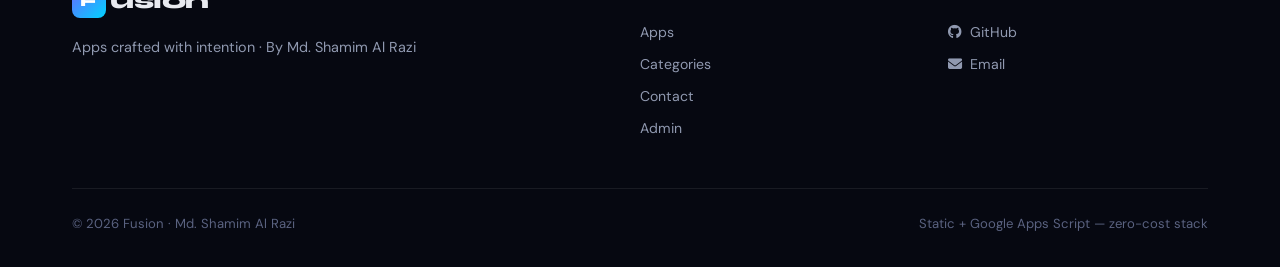
==== commit 2fe8dec6: "Added Google Apps Script app backend" ====
--- a/index.html
+++ b/index.html
@@ -140,7 +140,7 @@
     <div class="footer-top">
       <div class="fbrand">
         <a href="#" class="logo"><span class="logo-mark">F</span><span>usion</span></a>
-        <p id="footerTagline">Apps crafted with intention.</p>
+        <p id="footerTagline">Apps crafted with intention. · By Md. Shamim Al Razi</p>
       </div>
       <div class="fcol"><h4>Navigate</h4><ul>
         <li><a href="#apps">Apps</a></li>
@@ -151,7 +151,7 @@
       <div class="fcol"><h4>Connect</h4><ul id="footerLinks"></ul></div>
     </div>
     <div class="footer-bot">
-      <p>&copy; <span id="yr"></span> Fusion · Md. Shamim Al Razi</p>
+      <p id="footerCopyright">&copy; <span id="yr"></span> Fusion · Md. Shamim Al Razi</p>
       <p>Static + Google Apps Script — zero-cost stack</p>
     </div>
   </div>
